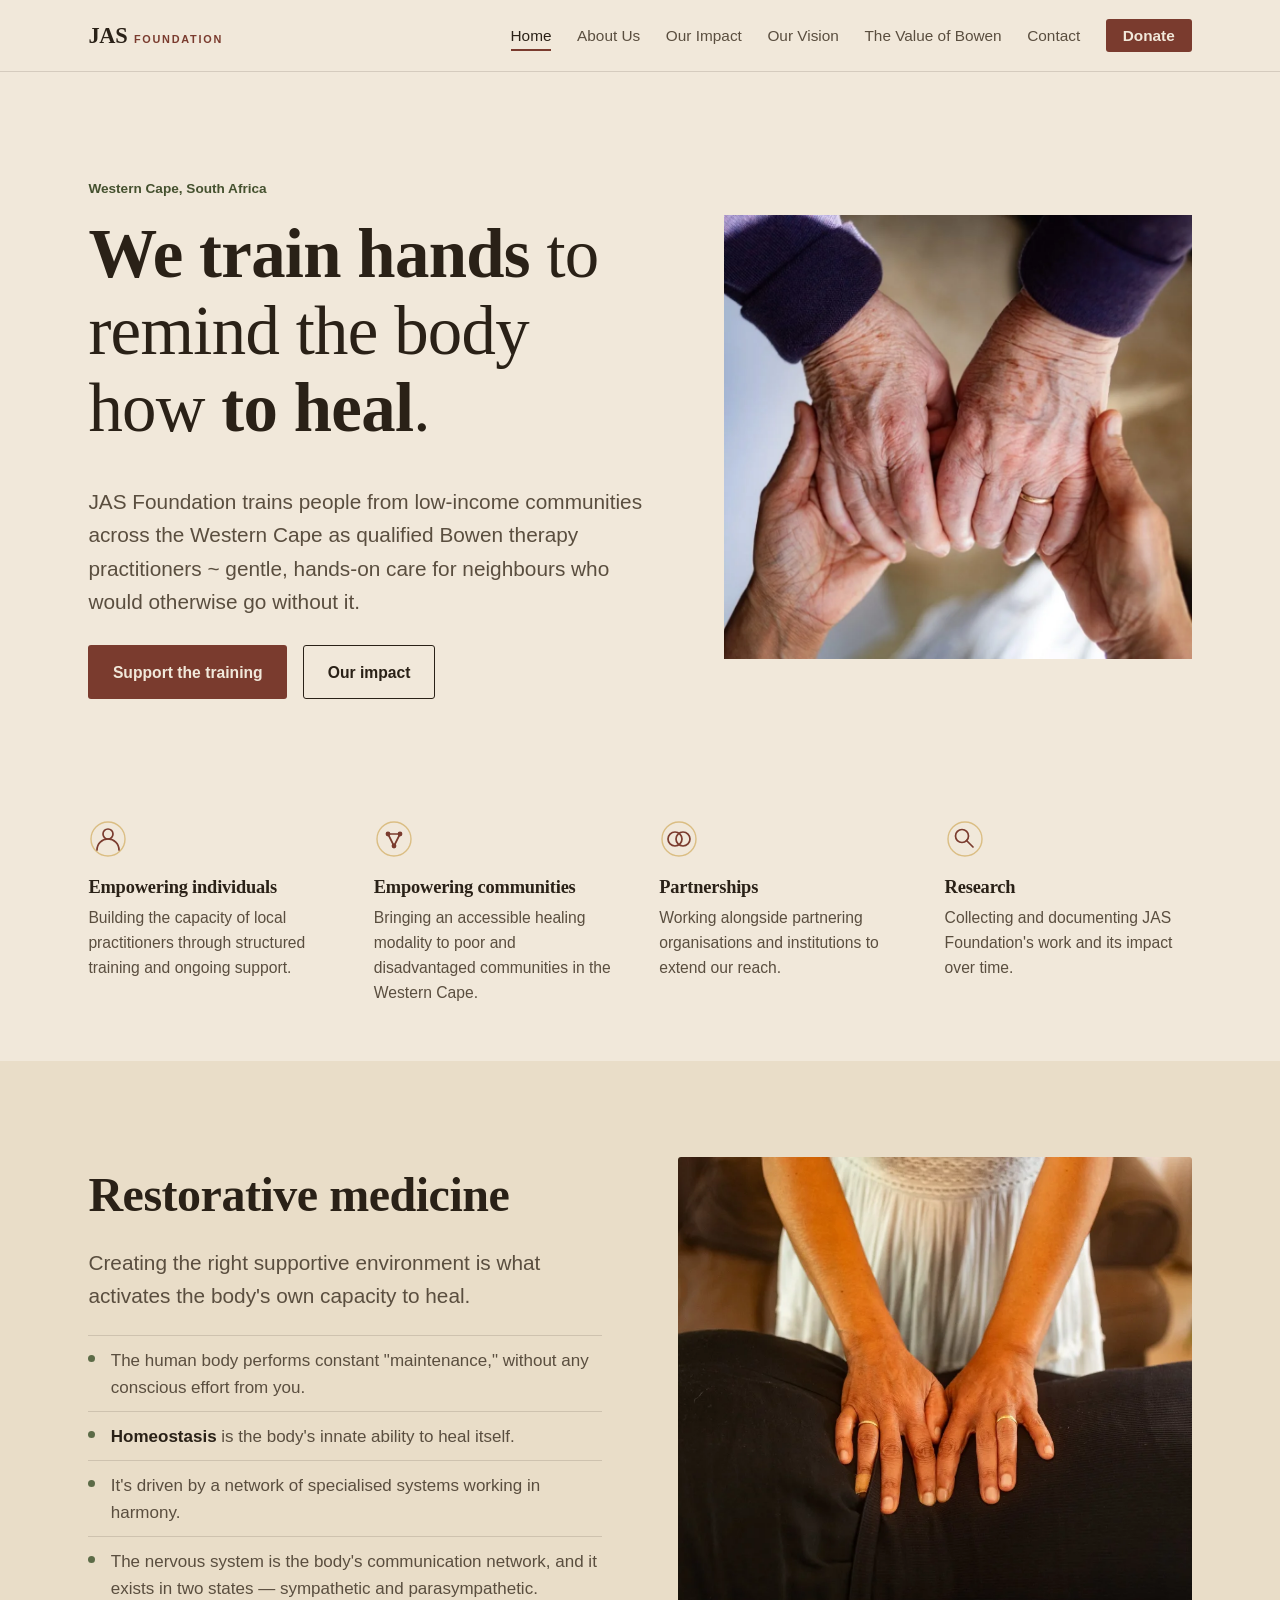
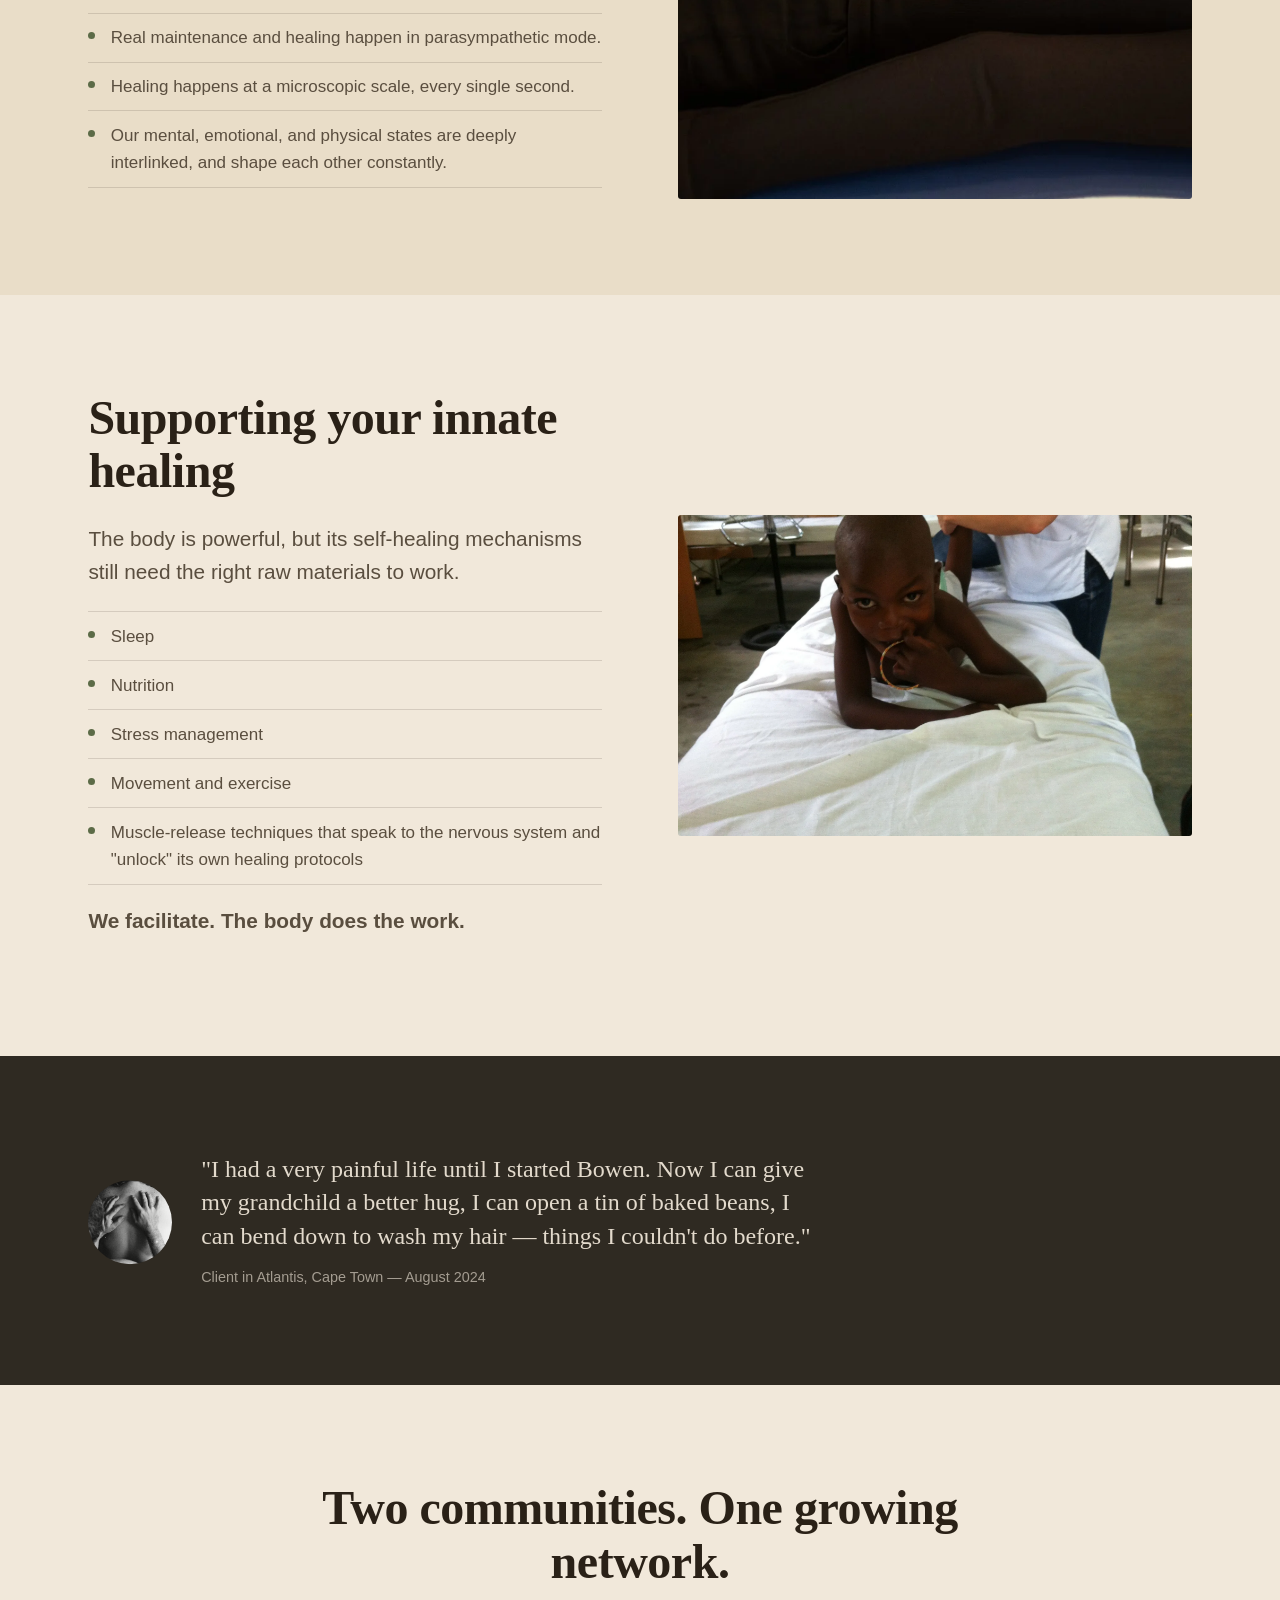
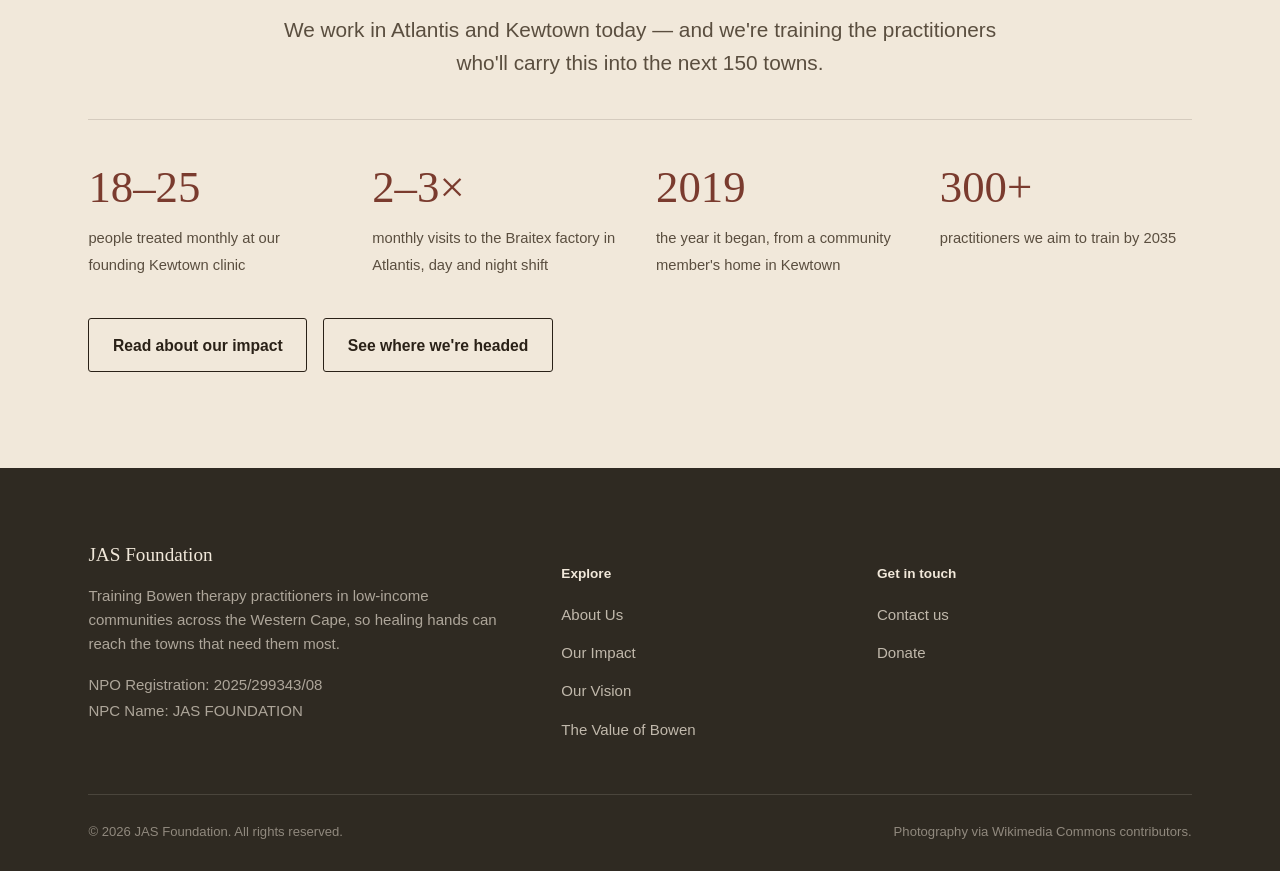
==== index.html @ cc9462c8 "JAS Foundation site: full static site (7 pages, self-hosted fonts, images, newsletter PDFs)" ====
<!DOCTYPE html>
<html lang="en">
<head>
<meta charset="UTF-8">
<meta name="viewport" content="width=device-width, initial-scale=1">
<title>JAS Foundation — Training Bowen Therapy Practitioners in the Western Cape</title>
<meta name="description" content="JAS Foundation trains community members as Bowen therapy practitioners in low-income areas of the Western Cape, so healing touch reaches the people who need it most.">


<link href="fonts/fonts.css" rel="stylesheet">
<link rel="stylesheet" href="css/style.css">
</head>
<body>

<header class="site-header">
  <nav class="nav container">
    <a href="index.html" class="brand"><span class="brand-main">JAS</span><span class="brand-sub">Foundation</span></a>
    <button class="nav-toggle" aria-expanded="false" aria-label="Toggle menu"><span></span><span></span><span></span></button>
    <ul class="nav-links">
      <li><a href="index.html" aria-current="page">Home</a></li>
      <li><a href="about.html">About Us</a></li>
      <li><a href="impact.html">Our Impact</a></li>
      <li><a href="vision.html">Our Vision</a></li>
      <li><a href="bowen.html">The Value of Bowen</a></li>
      <li><a href="contact.html">Contact</a></li>
      <li><a href="donate.html" class="nav-cta">Donate</a></li>
    </ul>
  </nav>
</header>

<main>
  <section class="hero">
    <div class="container hero-grid">
      <div>
        <span class="hero-eyebrow">Western Cape, South Africa</span>
        <h1><b>We train hands</b> to remind the body how <b>to heal</b>.</h1>
        <p class="lede">JAS Foundation trains people from low-income communities across the Western Cape as qualified Bowen therapy practitioners ~ gentle, hands-on care for neighbours who would otherwise go without it.</p>
        <div class="hero-actions">
          <a href="donate.html" class="btn btn-primary">Support the training</a>
          <a href="impact.html" class="btn btn-ghost">Our impact</a>
        </div>
      </div>
      <div class="hero-art">
        <img src="img/hands.webp" />
      </div>
    </div>
  </section>

  <section class="section-tight">
    <div class="container">
      <div class="pillars">
        <div class="pillar">
          <div class="pillar-icon"><svg viewBox="0 0 40 40" aria-hidden="true"><circle class="ring" cx="20" cy="20" r="17"/><circle class="mark" cx="20" cy="15" r="5"/><path class="mark" d="M9 31c0-6.5 5-11 11-11s11 4.5 11 11"/></svg></div>
          <h3>Empowering individuals</h3>
          <p>Building the capacity of local practitioners through structured training and ongoing support.</p>
        </div>
        <div class="pillar">
          <div class="pillar-icon"><svg viewBox="0 0 40 40" aria-hidden="true"><circle class="ring" cx="20" cy="20" r="17"/><path class="mark" d="M14 15L20 27M26 15L20 27M14 15L26 15"/><circle class="mark-fill" cx="14" cy="15" r="2.4"/><circle class="mark-fill" cx="26" cy="15" r="2.4"/><circle class="mark-fill" cx="20" cy="27" r="2.4"/></svg></div>
          <h3>Empowering communities</h3>
          <p>Bringing an accessible healing modality to poor and disadvantaged communities in the Western Cape.</p>
        </div>
        <div class="pillar">
          <div class="pillar-icon"><svg viewBox="0 0 40 40" aria-hidden="true"><circle class="ring" cx="20" cy="20" r="17"/><circle class="mark" cx="16" cy="20" r="7"/><circle class="mark" cx="24" cy="20" r="7"/></svg></div>
          <h3>Partnerships</h3>
          <p>Working alongside partnering organisations and institutions to extend our reach.</p>
        </div>
        <div class="pillar">
          <div class="pillar-icon"><svg viewBox="0 0 40 40" aria-hidden="true"><circle class="ring" cx="20" cy="20" r="17"/><circle class="mark" cx="17" cy="17" r="6.5"/><line class="mark" x1="21.5" y1="21.5" x2="28" y2="28"/></svg></div>
          <h3>Research</h3>
          <p>Collecting and documenting JAS Foundation's work and its impact over time.</p>
        </div>
      </div>
    </div>
  </section>

  <section class="on-dim">
    <div class="container split">
      <div class="split-copy">
        <h2>Restorative medicine</h2>
        <p class="lede">Creating the right supportive environment is what activates the body's own capacity to heal.</p>
        <ul class="trait-list">
          <li>The human body performs constant "maintenance," without any conscious effort from you.</li>
          <li><strong>Homeostasis</strong> is the body's innate ability to heal itself.</li>
          <li>It's driven by a network of specialised systems working in harmony.</li>
          <li>The nervous system is the body's communication network, and it exists in two states — sympathetic and parasympathetic.</li>
          <li>Real maintenance and healing happen in parasympathetic mode.</li>
          <li>Healing happens at a microscopic scale, every single second.</li>
          <li>Our mental, emotional, and physical states are deeply interlinked, and shape each other constantly.</li>
        </ul>
      </div>
      <div class="split-media">
        <img src="img/Value-of-Bowen-1024x1024-1.webp" alt="A practitioner's hands giving a gentle Bowen-style hand treatment." loading="lazy">
      </div>
    </div>
  </section>

  <section>
    <div class="container split reverse">
      <div class="split-copy">
        <h2>Supporting your innate healing</h2>
        <p class="lede">The body is powerful, but its self-healing mechanisms still need the right raw materials to work.</p>
        <ul class="trait-list">
          <li>Sleep</li>
          <li>Nutrition</li>
          <li>Stress management</li>
          <li>Movement and exercise</li>
          <li>Muscle-release techniques that speak to the nervous system and "unlock" its own healing protocols</li>
        </ul>
        <p class="lede" style="margin-top:1.2rem;"><strong>We facilitate. The body does the work.</strong></p>
      </div>
      <div class="split-media wide">
        <img src="img/physiotherapy-session.webp" alt="A calm, hands-on therapy session." loading="lazy">
      </div>
    </div>
  </section>

  <section class="on-dark">
    <div class="container">
      <div class="testimonial">
        <img src="img/massage-bw-hands.webp" alt="" aria-hidden="true">
        <div>
          <blockquote>"I had a very painful life until I started Bowen. Now I can give my grandchild a better hug, I can open a tin of baked beans, I can bend down to wash my hair — things I couldn't do before."</blockquote>
          <cite>Client in Atlantis, Cape Town — August 2024</cite>
        </div>
      </div>
    </div>
  </section>

  <section>
    <div class="container">
      <div class="section-head center">
        <h2>Two communities. One growing network.</h2>
        <p class="lede" style="margin-inline:auto;">We work in Atlantis and Kewtown today — and we're training the practitioners who'll carry this into the next 150 towns.</p>
      </div>
      <div class="stat-row">
        <div class="stat"><span class="num">18–25</span><span class="label">people treated monthly at our founding Kewtown clinic</span></div>
        <div class="stat"><span class="num">2–3×</span><span class="label">monthly visits to the Braitex factory in Atlantis, day and night shift</span></div>
        <div class="stat"><span class="num">2019</span><span class="label">the year it began, from a community member's home in Kewtown</span></div>
        <div class="stat"><span class="num">300+</span><span class="label">practitioners we aim to train by 2035</span></div>
      </div>
      <div style="margin-top:2.5rem; display:flex; gap:1rem; flex-wrap:wrap;">
        <a href="impact.html" class="btn btn-ghost">Read about our impact</a>
        <a href="vision.html" class="btn btn-ghost">See where we're headed</a>
      </div>
    </div>
  </section>
</main>


<footer class="site-footer">
  <div class="container">
    <div class="footer-grid">
      <div class="footer-col footer-col-brand">
        <span class="footer-brand">JAS Foundation</span>
        <p>Training Bowen therapy practitioners in low-income communities across the Western Cape, so healing hands can reach the towns that need them most.</p>
        <p class="footer-reg">NPO Registration: 2025/299343/08<br>NPC Name: JAS FOUNDATION</p>
      </div>
      <div class="footer-col footer-col-explore">
        <h5>Explore</h5>
        <ul>
          <li><a href="about.html">About Us</a></li>
          <li><a href="impact.html">Our Impact</a></li>
          <li><a href="vision.html">Our Vision</a></li>
          <li><a href="bowen.html">The Value of Bowen</a></li>
        </ul>
      </div>
      <div class="footer-col footer-col-touch">
        <h5>Get in touch</h5>
        <ul>
          <li><a href="contact.html">Contact us</a></li>
          <li><a href="donate.html">Donate</a></li>
        </ul>
      </div>
    </div>
    <div class="footer-bottom">
      <span>© <span data-year></span> JAS Foundation. All rights reserved.</span>
      <span>Photography via Wikimedia Commons contributors.</span>
    </div>
  </div>
</footer>


<script src="libs/gsap.min.js"></script>
<script src="libs/ScrollTrigger.min.js"></script>
<script src="js/main.js"></script>
</body>
</html>
---- fonts/fonts.css ----
/* Local font faces — downloaded from Google Fonts (latin + latin-ext only) */
/* Local font faces — downloaded from Google Fonts */

  font-family: 'Piazzolla';
  font-style: italic;
  font-weight: 500;
  font-display: swap;
  src: url(fonts/piazzolla-500-italic-U0460.woff2) format('woff2');
  unicode-range: U+0460-052F, U+1C80-1C8A, U+20B4, U+2DE0-2DFF, U+A640-A69F, U+FE2E-FE2F;


  font-family: 'Piazzolla';
  font-style: italic;
  font-weight: 500;
  font-display: swap;
  src: url(fonts/piazzolla-500-italic-U0301.woff2) format('woff2');
  unicode-range: U+0301, U+0400-045F, U+0490-0491, U+04B0-04B1, U+2116;


  font-family: 'Piazzolla';
  font-style: italic;
  font-weight: 500;
  font-display: swap;
  src: url(fonts/piazzolla-500-italic-U1F00.woff2) format('woff2');
  unicode-range: U+1F00-1FFF;


  font-family: 'Piazzolla';
  font-style: italic;
  font-weight: 500;
  font-display: swap;
  src: url(fonts/piazzolla-500-italic-greek.woff2) format('woff2');
  unicode-range: U+0370-0377, U+037A-037F, U+0384-038A, U+038C, U+038E-03A1, U+03A3-03FF;


  font-family: 'Piazzolla';
  font-style: italic;
  font-weight: 500;
  font-display: swap;
  src: url(fonts/piazzolla-500-italic-U0102.woff2) format('woff2');
  unicode-range: U+0102-0103, U+0110-0111, U+0128-0129, U+0168-0169, U+01A0-01A1, U+01AF-01B0, U+0300-0301, U+0303-0304, U+0308-0309, U+0323, U+0329, U+1EA0-1EF9, U+20AB;


  font-family: 'Piazzolla';
  font-style: italic;
  font-weight: 500;
  font-display: swap;
  src: url(fonts/piazzolla-500-italic-latin-ext.woff2) format('woff2');
  unicode-range: U+0100-02BA, U+02BD-02C5, U+02C7-02CC, U+02CE-02D7, U+02DD-02FF, U+0304, U+0308, U+0329, U+1D00-1DBF, U+1E00-1E9F, U+1EF2-1EFF, U+2020, U+20A0-20AB, U+20AD-20C0, U+2113, U+2C60-2C7F, U+A720-A7FF;


  font-family: 'Piazzolla';
  font-style: italic;
  font-weight: 500;
  font-display: swap;
  src: url(fonts/piazzolla-500-italic-latin.woff2) format('woff2');
  unicode-range: U+0000-00FF, U+0131, U+0152-0153, U+02BB-02BC, U+02C6, U+02DA, U+02DC, U+0304, U+0308, U+0329, U+2000-206F, U+20AC, U+2122, U+2191, U+2193, U+2212, U+2215, U+FEFF, U+FFFD;


  font-family: 'Piazzolla';
  font-style: normal;
  font-weight: 400;
  font-display: swap;
  src: url(fonts/piazzolla-400-normal-U0460.woff2) format('woff2');
  unicode-range: U+0460-052F, U+1C80-1C8A, U+20B4, U+2DE0-2DFF, U+A640-A69F, U+FE2E-FE2F;


  font-family: 'Piazzolla';
  font-style: normal;
  font-weight: 400;
  font-display: swap;
  src: url(fonts/piazzolla-400-normal-U0301.woff2) format('woff2');
  unicode-range: U+0301, U+0400-045F, U+0490-0491, U+04B0-04B1, U+2116;


  font-family: 'Piazzolla';
  font-style: normal;
  font-weight: 400;
  font-display: swap;
  src: url(fonts/piazzolla-400-normal-U1F00.woff2) format('woff2');
  unicode-range: U+1F00-1FFF;


  font-family: 'Piazzolla';
  font-style: normal;
  font-weight: 400;
  font-display: swap;
  src: url(fonts/piazzolla-400-normal-greek.woff2) format('woff2');
  unicode-range: U+0370-0377, U+037A-037F, U+0384-038A, U+038C, U+038E-03A1, U+03A3-03FF;


  font-family: 'Piazzolla';
  font-style: normal;
  font-weight: 400;
  font-display: swap;
  src: url(fonts/piazzolla-400-normal-U0102.woff2) format('woff2');
  unicode-range: U+0102-0103, U+0110-0111, U+0128-0129, U+0168-0169, U+01A0-01A1, U+01AF-01B0, U+0300-0301, U+0303-0304, U+0308-0309, U+0323, U+0329, U+1EA0-1EF9, U+20AB;


  font-family: 'Piazzolla';
  font-style: normal;
  font-weight: 400;
  font-display: swap;
  src: url(fonts/piazzolla-400-normal-latin-ext.woff2) format('woff2');
  unicode-range: U+0100-02BA, U+02BD-02C5, U+02C7-02CC, U+02CE-02D7, U+02DD-02FF, U+0304, U+0308, U+0329, U+1D00-1DBF, U+1E00-1E9F, U+1EF2-1EFF, U+2020, U+20A0-20AB, U+20AD-20C0, U+2113, U+2C60-2C7F, U+A720-A7FF;


  font-family: 'Piazzolla';
  font-style: normal;
  font-weight: 400;
  font-display: swap;
  src: url(fonts/piazzolla-400-normal-latin.woff2) format('woff2');
  unicode-range: U+0000-00FF, U+0131, U+0152-0153, U+02BB-02BC, U+02C6, U+02DA, U+02DC, U+0304, U+0308, U+0329, U+2000-206F, U+20AC, U+2122, U+2191, U+2193, U+2212, U+2215, U+FEFF, U+FFFD;


  font-family: 'Piazzolla';
  font-style: normal;
  font-weight: 500;
  font-display: swap;
  src: url(fonts/piazzolla-500-normal-U0460.woff2) format('woff2');
  unicode-range: U+0460-052F, U+1C80-1C8A, U+20B4, U+2DE0-2DFF, U+A640-A69F, U+FE2E-FE2F;


  font-family: 'Piazzolla';
  font-style: normal;
  font-weight: 500;
  font-display: swap;
  src: url(fonts/piazzolla-500-normal-U0301.woff2) format('woff2');
  unicode-range: U+0301, U+0400-045F, U+0490-0491, U+04B0-04B1, U+2116;


  font-family: 'Piazzolla';
  font-style: normal;
  font-weight: 500;
  font-display: swap;
  src: url(fonts/piazzolla-500-normal-U1F00.woff2) format('woff2');
  unicode-range: U+1F00-1FFF;


  font-family: 'Piazzolla';
  font-style: normal;
  font-weight: 500;
  font-display: swap;
  src: url(fonts/piazzolla-500-normal-greek.woff2) format('woff2');
  unicode-range: U+0370-0377, U+037A-037F, U+0384-038A, U+038C, U+038E-03A1, U+03A3-03FF;


  font-family: 'Piazzolla';
  font-style: normal;
  font-weight: 500;
  font-display: swap;
  src: url(fonts/piazzolla-500-normal-U0102.woff2) format('woff2');
  unicode-range: U+0102-0103, U+0110-0111, U+0128-0129, U+0168-0169, U+01A0-01A1, U+01AF-01B0, U+0300-0301, U+0303-0304, U+0308-0309, U+0323, U+0329, U+1EA0-1EF9, U+20AB;


  font-family: 'Piazzolla';
  font-style: normal;
  font-weight: 500;
  font-display: swap;
  src: url(fonts/piazzolla-500-normal-latin-ext.woff2) format('woff2');
  unicode-range: U+0100-02BA, U+02BD-02C5, U+02C7-02CC, U+02CE-02D7, U+02DD-02FF, U+0304, U+0308, U+0329, U+1D00-1DBF, U+1E00-1E9F, U+1EF2-1EFF, U+2020, U+20A0-20AB, U+20AD-20C0, U+2113, U+2C60-2C7F, U+A720-A7FF;


  font-family: 'Piazzolla';
  font-style: normal;
  font-weight: 500;
  font-display: swap;
  src: url(fonts/piazzolla-500-normal-latin.woff2) format('woff2');
  unicode-range: U+0000-00FF, U+0131, U+0152-0153, U+02BB-02BC, U+02C6, U+02DA, U+02DC, U+0304, U+0308, U+0329, U+2000-206F, U+20AC, U+2122, U+2191, U+2193, U+2212, U+2215, U+FEFF, U+FFFD;


  font-family: 'Piazzolla';
  font-style: normal;
  font-weight: 600;
  font-display: swap;
  src: url(fonts/piazzolla-600-normal-U0460.woff2) format('woff2');
  unicode-range: U+0460-052F, U+1C80-1C8A, U+20B4, U+2DE0-2DFF, U+A640-A69F, U+FE2E-FE2F;


  font-family: 'Piazzolla';
  font-style: normal;
  font-weight: 600;
  font-display: swap;
  src: url(fonts/piazzolla-600-normal-U0301.woff2) format('woff2');
  unicode-range: U+0301, U+0400-045F, U+0490-0491, U+04B0-04B1, U+2116;


  font-family: 'Piazzolla';
  font-style: normal;
  font-weight: 600;
  font-display: swap;
  src: url(fonts/piazzolla-600-normal-U1F00.woff2) format('woff2');
  unicode-range: U+1F00-1FFF;


  font-family: 'Piazzolla';
  font-style: normal;
  font-weight: 600;
  font-display: swap;
  src: url(fonts/piazzolla-600-normal-greek.woff2) format('woff2');
  unicode-range: U+0370-0377, U+037A-037F, U+0384-038A, U+038C, U+038E-03A1, U+03A3-03FF;


  font-family: 'Piazzolla';
  font-style: normal;
  font-weight: 600;
  font-display: swap;
  src: url(fonts/piazzolla-600-normal-U0102.woff2) format('woff2');
  unicode-range: U+0102-0103, U+0110-0111, U+0128-0129, U+0168-0169, U+01A0-01A1, U+01AF-01B0, U+0300-0301, U+0303-0304, U+0308-0309, U+0323, U+0329, U+1EA0-1EF9, U+20AB;


  font-family: 'Piazzolla';
  font-style: normal;
  font-weight: 600;
  font-display: swap;
  src: url(fonts/piazzolla-600-normal-latin-ext.woff2) format('woff2');
  unicode-range: U+0100-02BA, U+02BD-02C5, U+02C7-02CC, U+02CE-02D7, U+02DD-02FF, U+0304, U+0308, U+0329, U+1D00-1DBF, U+1E00-1E9F, U+1EF2-1EFF, U+2020, U+20A0-20AB, U+20AD-20C0, U+2113, U+2C60-2C7F, U+A720-A7FF;


  font-family: 'Piazzolla';
  font-style: normal;
  font-weight: 600;
  font-display: swap;
  src: url(fonts/piazzolla-600-normal-latin.woff2) format('woff2');
  unicode-range: U+0000-00FF, U+0131, U+0152-0153, U+02BB-02BC, U+02C6, U+02DA, U+02DC, U+0304, U+0308, U+0329, U+2000-206F, U+20AC, U+2122, U+2191, U+2193, U+2212, U+2215, U+FEFF, U+FFFD;


  font-family: 'Work Sans';
  font-style: normal;
  font-weight: 400;
  font-display: swap;
  src: url(fonts/worksans-400-normal-U0102.woff2) format('woff2');
  unicode-range: U+0102-0103, U+0110-0111, U+0128-0129, U+0168-0169, U+01A0-01A1, U+01AF-01B0, U+0300-0301, U+0303-0304, U+0308-0309, U+0323, U+0329, U+1EA0-1EF9, U+20AB;


  font-family: 'Work Sans';
  font-style: normal;
  font-weight: 400;
  font-display: swap;
  src: url(fonts/worksans-400-normal-latin-ext.woff2) format('woff2');
  unicode-range: U+0100-02BA, U+02BD-02C5, U+02C7-02CC, U+02CE-02D7, U+02DD-02FF, U+0304, U+0308, U+0329, U+1D00-1DBF, U+1E00-1E9F, U+1EF2-1EFF, U+2020, U+20A0-20AB, U+20AD-20C0, U+2113, U+2C60-2C7F, U+A720-A7FF;


  font-family: 'Work Sans';
  font-style: normal;
  font-weight: 400;
  font-display: swap;
  src: url(fonts/worksans-400-normal-latin.woff2) format('woff2');
  unicode-range: U+0000-00FF, U+0131, U+0152-0153, U+02BB-02BC, U+02C6, U+02DA, U+02DC, U+0304, U+0308, U+0329, U+2000-206F, U+20AC, U+2122, U+2191, U+2193, U+2212, U+2215, U+FEFF, U+FFFD;


  font-family: 'Work Sans';
  font-style: normal;
  font-weight: 500;
  font-display: swap;
  src: url(fonts/worksans-500-normal-U0102.woff2) format('woff2');
  unicode-range: U+0102-0103, U+0110-0111, U+0128-0129, U+0168-0169, U+01A0-01A1, U+01AF-01B0, U+0300-0301, U+0303-0304, U+0308-0309, U+0323, U+0329, U+1EA0-1EF9, U+20AB;


  font-family: 'Work Sans';
  font-style: normal;
  font-weight: 500;
  font-display: swap;
  src: url(fonts/worksans-500-normal-latin-ext.woff2) format('woff2');
  unicode-range: U+0100-02BA, U+02BD-02C5, U+02C7-02CC, U+02CE-02D7, U+02DD-02FF, U+0304, U+0308, U+0329, U+1D00-1DBF, U+1E00-1E9F, U+1EF2-1EFF, U+2020, U+20A0-20AB, U+20AD-20C0, U+2113, U+2C60-2C7F, U+A720-A7FF;


  font-family: 'Work Sans';
  font-style: normal;
  font-weight: 500;
  font-display: swap;
  src: url(fonts/worksans-500-normal-latin.woff2) format('woff2');
  unicode-range: U+0000-00FF, U+0131, U+0152-0153, U+02BB-02BC, U+02C6, U+02DA, U+02DC, U+0304, U+0308, U+0329, U+2000-206F, U+20AC, U+2122, U+2191, U+2193, U+2212, U+2215, U+FEFF, U+FFFD;


  font-family: 'Work Sans';
  font-style: normal;
  font-weight: 600;
  font-display: swap;
  src: url(fonts/worksans-600-normal-U0102.woff2) format('woff2');
  unicode-range: U+0102-0103, U+0110-0111, U+0128-0129, U+0168-0169, U+01A0-01A1, U+01AF-01B0, U+0300-0301, U+0303-0304, U+0308-0309, U+0323, U+0329, U+1EA0-1EF9, U+20AB;


  font-family: 'Work Sans';
  font-style: normal;
  font-weight: 600;
  font-display: swap;
  src: url(fonts/worksans-600-normal-latin-ext.woff2) format('woff2');
  unicode-range: U+0100-02BA, U+02BD-02C5, U+02C7-02CC, U+02CE-02D7, U+02DD-02FF, U+0304, U+0308, U+0329, U+1D00-1DBF, U+1E00-1E9F, U+1EF2-1EFF, U+2020, U+20A0-20AB, U+20AD-20C0, U+2113, U+2C60-2C7F, U+A720-A7FF;


  font-family: 'Work Sans';
  font-style: normal;
  font-weight: 600;
  font-display: swap;
  src: url(fonts/worksans-600-normal-latin.woff2) format('woff2');
  unicode-range: U+0000-00FF, U+0131, U+0152-0153, U+02BB-02BC, U+02C6, U+02DA, U+02DC, U+0304, U+0308, U+0329, U+2000-206F, U+20AC, U+2122, U+2191, U+2193, U+2212, U+2215, U+FEFF, U+FFFD;


  font-family: 'Work Sans';
  font-style: normal;
  font-weight: 700;
  font-display: swap;
  src: url(fonts/worksans-700-normal-U0102.woff2) format('woff2');
  unicode-range: U+0102-0103, U+0110-0111, U+0128-0129, U+0168-0169, U+01A0-01A1, U+01AF-01B0, U+0300-0301, U+0303-0304, U+0308-0309, U+0323, U+0329, U+1EA0-1EF9, U+20AB;


  font-family: 'Work Sans';
  font-style: normal;
  font-weight: 700;
  font-display: swap;
  src: url(fonts/worksans-700-normal-latin-ext.woff2) format('woff2');
  unicode-range: U+0100-02BA, U+02BD-02C5, U+02C7-02CC, U+02CE-02D7, U+02DD-02FF, U+0304, U+0308, U+0329, U+1D00-1DBF, U+1E00-1E9F, U+1EF2-1EFF, U+2020, U+20A0-20AB, U+20AD-20C0, U+2113, U+2C60-2C7F, U+A720-A7FF;


  font-family: 'Work Sans';
  font-style: normal;
  font-weight: 700;
  font-display: swap;
  src: url(fonts/worksans-700-normal-latin.woff2) format('woff2');
  unicode-range: U+0000-00FF, U+0131, U+0152-0153, U+02BB-02BC, U+02C6, U+02DA, U+02DC, U+0304, U+0308, U+0329, U+2000-206F, U+20AC, U+2122, U+2191, U+2193, U+2212, U+2215, U+FEFF, U+FFFD;
---- css/style.css ----
/* ==========================================================================
   JAS Foundation — Design System
   A note on the concept: Bowen therapy works by giving the nervous system
   a gentle signal, then getting out of the way while the body does the
   rest. That same idea — a small signal, travelling along a line, reaching
   somewhere it couldn't reach alone — is also the story of a foundation
   trying to grow a network of practitioners across 150 small towns. One
   motif, a branching line, carries both meanings through this whole site.
   ========================================================================== */

/* ---- Native cross-document view transitions -----------------------------
   This is the whole navigation model: real pages, no router, no framework.
   Browsers that support it (Chromium 126+) morph named elements between
   documents; everywhere else this rule is simply ignored and normal
   navigation happens. That is the entire fallback strategy. */
@view-transition {
  navigation: auto;
}

:root {
  /* -- Color: named, not decorative. Warm paper instead of the usual
     cool-cream, a brick-rust instead of the ubiquitous terracotta, an
     olive fynbos green for growth, and a thread of ochre gold that
     literally is the connecting line motif throughout the site. */
  --paper:      #F1E8DA;
  --paper-dim:  #E9DDC8;
  --ink:        #2A2117;
  --ink-soft:   #5A4E3F;
  --rust:       #7A3B2E;
  --rust-dim:   #9a5040;
  --rust-deep:  #5E2C22;
  --olive:      #5C6B47;
  --olive-dim:  #45512F;
  --gold:       #C89B3C;
  --espresso:   #2F2A22;
  --espresso-2: #241F19;
  --cream-line: rgba(42,33,23,0.14);
  --shadow:     0 18px 40px rgba(42,33,23,0.16);

  --font-display: "Piazzolla", "Iowan Old Style", Georgia, serif;
  --font-body: "Work Sans", "Segoe UI", sans-serif;

  --measure: 62ch;
  --gutter: clamp(1.25rem, 3vw, 3rem);
  --radius: 3px;
}

*, *::before, *::after { box-sizing: border-box; }
html { scroll-behavior: smooth; }
@media (prefers-reduced-motion: reduce) {
  html { scroll-behavior: auto; }
  *, *::before, *::after {
    animation-duration: 0.001ms !important;
    animation-iteration-count: 1 !important;
    transition-duration: 0.001ms !important;
    scroll-behavior: auto !important;
  }
}

body {
  margin: 0;
  background: var(--paper);
  color: var(--ink);
  font-family: var(--font-body);
  font-size: 17px;
  line-height: 1.6;
  -webkit-font-smoothing: antialiased;
}

img { max-width: 100%; display: block; }
a { color: inherit; }

h1, h2, h3, h4 {
  font-family: var(--font-display);
  font-weight: 600;
  line-height: 1.12;
  margin: 0 0 0.5em;
  letter-spacing: -0.01em;
  color: var(--ink);
}
h1 { font-size: clamp(2.6rem, 6vw, 4.3rem); font-weight: 500; }
h2 { font-size: clamp(1.9rem, 4vw, 3rem); }
h3 { font-size: clamp(1.3rem, 2.4vw, 1.7rem); }

p { margin: 0 0 1.1em; }
.lede {
  font-size: clamp(1.05rem, 2vw, 1.3rem);
  color: var(--ink-soft);
  max-width: var(--measure);
}

.container {
  max-width: 1180px;
  margin-inline: auto;
  padding-inline: var(--gutter);
}

.measure { max-width: var(--measure); }

/* focus visibility, kept consistent across every interactive element */
a:focus-visible, button:focus-visible, input:focus-visible, textarea:focus-visible {
  outline: 2px solid var(--rust);
  outline-offset: 3px;
  border-radius: 2px;
}

/* ---- Buttons -------------------------------------------------------- */
.btn {
  display: inline-flex;
  align-items: center;
  gap: 0.55em;
  padding: 0.85em 1.5em;
  font-family: var(--font-body);
  font-weight: 600;
  font-size: 0.98rem;
  text-decoration: none;
  border-radius: var(--radius);
  border: 1px solid transparent;
  cursor: pointer;
  transition: transform 0.35s cubic-bezier(.2,.8,.2,1), background-color 0.3s ease, color 0.3s ease, border-color .3s ease;
}
.btn-primary {
  background: var(--rust);
  color: var(--paper);
}
.btn-primary:hover { background: var(--rust-deep); transform: translateY(-2px); }
.btn-ghost {
  background: transparent;
  border-color: var(--ink);
  color: var(--ink);
}
.btn-ghost:hover { background: var(--ink); color: var(--paper); transform: translateY(-2px); }
.btn-on-dark { border-color: var(--paper); color: var(--paper); }
.btn-on-dark:hover { background: var(--paper); color: var(--espresso); }

/* ==========================================================================
   Navigation
   ========================================================================== */
.site-header {
  position: sticky;
  top: 0;
  z-index: 40;
  background: var(--paper);
  border-bottom: 1px solid var(--cream-line);
}
.nav {
  display: flex;
  align-items: center;
  justify-content: space-between;
  padding-block: 1.1rem;
}

.brand {
  display: inline-flex;
  align-items: baseline;
  gap: 0.4rem;
  text-decoration: none;
  color: var(--ink);
  view-transition-name: site-brand;
}
.brand .brand-main {
  font-family: var(--font-display);
  font-size: 1.4rem;
  font-weight: 600;
  letter-spacing: -0.01em;
}
.brand .brand-sub {
  font-family: var(--font-body);
  font-size: 0.68rem;
  font-weight: 700;
  letter-spacing: 0.16em;
  text-transform: uppercase;
  color: var(--rust);
  padding-bottom: 0.15em;
}

.nav-links {
  display: flex;
  align-items: center;
  gap: clamp(1rem, 2vw, 2rem);
  list-style: none;
  margin: 0;
  padding: 0;
}
.nav-links a {
  position: relative;
  text-decoration: none;
  font-size: 0.96rem;
  font-weight: 500;
  color: var(--ink-soft);
  padding-block: 0.3rem;
}
.nav-links a::after {
  content: "";
  position: absolute;
  left: 0; right: 100%;
  bottom: -2px;
  height: 2px;
  background: var(--rust);
}
/* hover / active underline is instant — no animation, so a click never
   "slides" the menu into a new position (Chromium in particular shows
   the animated underline as a visible jump). */
.nav-links a:hover::after,
.nav-links a[aria-current="page"]::after { right: 0; }
.nav-links a[aria-current="page"] { color: var(--ink); }
.nav-links .nav-cta {
  background: var(--rust);
  color: var(--paper);
  padding: 0.5em 1.1em;
  border-radius: var(--radius);
  font-weight: 600;
}
.nav-links .nav-cta::after { display: none; }
.nav-links .nav-cta:hover { background: var(--rust-deep); }
.nav-external { display: inline-flex; align-items: center; gap: 0.3em; }
.nav-external svg { width: 12px; height: 12px; opacity: 0.7; }

.nav-toggle {
  display: none;
  background: none;
  border: none;
  cursor: pointer;
  padding: 0.4rem;
  width: 42px; height: 42px;
}
.nav-toggle span {
  display: block;
  width: 24px; height: 2px;
  background: var(--ink);
  margin: 5px auto;
  transition: transform .3s ease, opacity .3s ease;
}
.nav-toggle[aria-expanded="true"] span:nth-child(1) { transform: translateY(7px) rotate(45deg); }
.nav-toggle[aria-expanded="true"] span:nth-child(2) { opacity: 0; }
.nav-toggle[aria-expanded="true"] span:nth-child(3) { transform: translateY(-7px) rotate(-45deg); }

@media (max-width: 860px) {
  .nav-toggle { display: block; }
  .nav-links {
    position: fixed;
    inset: 68px 0 0 0;
    background: var(--paper);
    flex-direction: column;
    align-items: flex-start;
    padding: 2rem var(--gutter);
    gap: 1.5rem;
    transform: translateY(-8px);
    opacity: 0;
    pointer-events: none;
    /* hidden state: instant (a 0-duration transition still applies the
       "to" duration when the class is removed, so closing is snappy) */
    /*transition: opacity .3s ease, transform .3s ease;*/
  }
  .nav-links.open {
    opacity: 1;
    transform: translateY(0);
    pointer-events: auto;
  }
  /* JS-only class (added by the toggle listener), so the first paint
     stays instant and only click-driven changes animate. This also
     overrides the .nav-links rule above, which keeps its short close
     duration (0-duration transitions in the hidden state would make
     closing instant). */
  .js-anim .nav-links {
    transition: opacity .35s ease, transform .35s ease;
  }
  .js-anim .nav-toggle span {
    transition: transform .35s ease, opacity .35s ease;
  }
  .nav-links a { font-size: 1.2rem; }
}

/* ==========================================================================
   Hero
   ========================================================================== */
.hero {
  position: relative;
  overflow: hidden;
  padding-block: clamp(3rem, 8vw, 6.5rem) clamp(2.5rem, 6vw, 4rem);
  view-transition-name: page-hero;
}
.hero-grid {
  display: grid;
  grid-template-columns: 1.1fr 0.9fr;
  gap: clamp(2rem, 5vw, 4rem);
  align-items: center;
  position: relative;
  z-index: 2;
}
.hero-eyebrow {
  display: inline-block;
  font-size: 0.85rem;
  color: var(--olive-dim);
  font-weight: 600;
  margin-bottom: 1rem;
}
.hero h1 { margin-bottom: 0.55em; }
.hero .lede { margin-bottom: 1.7rem; }
.hero-actions { display: flex; gap: 1rem; flex-wrap: wrap; }

.hero-art { position: relative; }
.hero-art img { width: 100%; height: auto; display: block; }

@media (max-width: 860px) {
  .hero-grid { grid-template-columns: 1fr; }
  .hero-art { order: -1; max-width: 340px; margin-inline: auto; }
}

/* lighter "chapter header" for every page besides the homepage — keeps
   the elaborate hero moment special rather than repeating it everywhere */
.hero-simple { padding-block: clamp(2.6rem, 7vw, 4.5rem) 0.5rem; }
.hero-simple .container { max-width: 760px; }
.hero-simple h1 { margin-bottom: 0.5rem; }

/* ==========================================================================
   Section rhythm — editorial, asymmetric, alternating
   ========================================================================== */
section { padding-block: clamp(3.5rem, 8vw, 6rem); }
.section-tight { padding-block: clamp(2.5rem, 5vw, 3.5rem); }
.on-dark { background: var(--espresso); color: var(--paper); }
.on-dark h2, .on-dark h3 { color: var(--paper); }
.on-dark .lede { color: color-mix(in srgb, var(--paper) 78%, transparent); }
.on-dim { background: var(--paper-dim); }

.split {
  display: grid;
  grid-template-columns: 1fr 1fr;
  gap: clamp(2rem, 6vw, 5rem);
  align-items: center;
}
.split.reverse .split-media { order: 2; }
.split.reverse .split-copy { order: 1; }
@media (max-width: 860px) {
  .split, .split.reverse { grid-template-columns: 1fr; }
  .split.reverse .split-media, .split.reverse .split-copy { order: initial; }
}

.split-media img {
  width: 100%;
  height: 100%;
  object-fit: cover;
  aspect-ratio: 4/5;
  border-radius: var(--radius);
}
.split-media { background: var(--paper-dim); border-radius: var(--radius); }
.split-media.wide img { aspect-ratio: 16/10; }

.section-head { max-width: 46rem; margin-bottom: 2.5rem; }
.section-head.center { margin-inline: auto; text-align: center; }

/* thread divider — the branching-line motif used as a real structural rule */
.thread-divider {
  display: block;
  width: 100%;
  height: 28px;
  margin-block: 0.5rem 2.5rem;
}
.thread-divider path { stroke: var(--gold); stroke-width: 1.6; fill: none; opacity: .8; }

/* ---- Four pillars strip (Individuals / Communities / Partnerships / Research)
   Presented as a connected sequence along the thread line, not as four
   identical rounded cards. */
.pillars {
  display: grid;
  grid-template-columns: repeat(4, 1fr);
  gap: clamp(2rem, 3vw, 2.5rem);
  position: relative;
}
.pillar { position: relative; padding-top: 3.6rem; }
.pillar-icon {
  position: absolute;
  top: 0; left: 0;
  width: 40px; height: 40px;
}
.pillar-icon svg { width: 100%; height: 100%; }
.pillar-icon .ring { fill: none; stroke: var(--gold); stroke-width: 1.4; opacity: .55; }
.pillar-icon .mark { fill: none; stroke: var(--rust); stroke-width: 1.7; stroke-linecap: round; stroke-linejoin: round; }
.pillar-icon .mark-fill { fill: var(--rust); stroke: none; }
.pillar h3 { font-size: 1.15rem; margin-bottom: 0.4em; }
.pillar p { color: var(--ink-soft); font-size: 0.98rem; margin-bottom: 0; }
@media (max-width: 860px) {
  .pillars { grid-template-columns: 1fr 1fr; row-gap: 2.5rem; }
}
@media (max-width: 560px) {
  .pillars { grid-template-columns: 1fr; }
}

/* ---- Body wonder / supporting list --------------------------------- */
.trait-list { list-style: none; margin: 0; padding: 0; }
.trait-list li {
  position: relative;
  padding: 0.65rem 0 0.65rem 1.4rem;
  border-bottom: 1px solid var(--cream-line);
  color: var(--ink-soft);
}
.trait-list li:first-child { border-top: 1px solid var(--cream-line); }
.trait-list li::before {
  content: "";
  position: absolute;
  left: 0; top: 1.15rem;
  width: 7px; height: 7px;
  border-radius: 50%;
  background: var(--olive);
}
.trait-list strong { color: var(--ink); font-weight: 600; }

/* ---- Testimonial ------------------------------------------------------ */
.testimonial {
  display: grid;
  grid-template-columns: auto 1fr;
  gap: 1.8rem;
  align-items: center;
  max-width: 46rem;
}
.testimonial img {
  width: 84px; height: 84px;
  border-radius: 50%;
  object-fit: cover;
}
.testimonial blockquote {
  margin: 0 0 0.6rem;
  font-family: var(--font-display);
  font-size: clamp(1.15rem, 2vw, 1.5rem);
  line-height: 1.4;
  color: inherit;
}
.testimonial cite {
  font-style: normal;
  font-size: 0.9rem;
  color: color-mix(in srgb, currentColor 65%, transparent);
}
@media (max-width: 560px) {
  .testimonial { grid-template-columns: 1fr; text-align: left; }
}

/* ---- Stat row (used only where numbers genuinely matter) ------------ */
.stat-row {
  display: grid;
  grid-template-columns: repeat(auto-fit, minmax(150px, 1fr));
  gap: 2rem;
  border-top: 1px solid var(--cream-line);
  padding-top: 2rem;
}
.stat .num {
  font-family: var(--font-display);
  font-size: clamp(2rem, 4vw, 2.8rem);
  color: var(--rust);
  display: block;
}
.stat .label { color: var(--ink-soft); font-size: 0.92rem; }

/* ---- Timeline (Vision page — a genuine year-by-year sequence) ------- */
.timeline { position: relative; padding-left: 2.2rem; }
.timeline::before {
  content: "";
  position: absolute;
  left: 7px; top: 6px; bottom: 6px;
  width: 2px;
  background: linear-gradient(var(--gold), var(--olive));
}
.timeline-step { position: relative; padding-bottom: 2.6rem; }
.timeline-step:last-child { padding-bottom: 0; }
.timeline-step::before {
  content: "";
  position: absolute;
  left: -2.2rem; top: 0.35rem;
  width: 16px; height: 16px;
  border-radius: 50%;
  background: var(--paper);
  border: 2.5px solid var(--rust);
}
.timeline-step .year {
  font-family: var(--font-display);
  color: var(--rust);
  font-size: 1.1rem;
  display: block;
  margin-bottom: 0.2rem;
}

/* ---- Placeholder blocks (clearly marked fill-ins for the client) ----- */
.placeholder-block {
  border: 1.5px dashed var(--rust-dim);
  background: color-mix(in srgb, var(--gold) 10%, transparent);
  border-radius: var(--radius);
  padding: 1.4rem 1.6rem;
  position: relative;
}
.placeholder-tag {
  display: inline-block;
  font-size: 0.72rem;
  font-weight: 700;
  letter-spacing: 0.04em;
  color: var(--rust-deep);
  background: color-mix(in srgb, var(--gold) 30%, var(--paper));
  padding: 0.2em 0.6em;
  border-radius: 999px;
  margin-bottom: 0.7rem;
}
.placeholder-block p:last-child { margin-bottom: 0; }
.placeholder-block .fill { color: var(--rust-deep); font-weight: 600; }

/* ---- Team / person tile (About page — no invented stock "founders") -- */
.person {
  display: flex;
  gap: 1.2rem;
  align-items: flex-start;
}
.person-mark {
  width: 64px; height: 64px;
  border-radius: 50%;
  flex-shrink: 0;
  background: var(--espresso);
  color: var(--paper);
  display: flex; align-items: center; justify-content: center;
  font-family: var(--font-display);
  font-size: 1.3rem;
}
.person h4 { margin: 0 0 0.15em; font-family: var(--font-body); font-weight: 700; }
.person .role { color: var(--rust); font-size: 0.88rem; font-weight: 600; margin-bottom: 0.4rem; display:block; }

/* ---- Donate tiers ------------------------------------------------------ */
.tiers {
  display: grid;
  grid-template-columns: repeat(auto-fit, minmax(230px, 1fr));
  gap: 1.4rem;
}
.tier {
  border: 1px solid var(--cream-line);
  border-radius: var(--radius);
  padding: 1.7rem 1.6rem;
  background: var(--paper);
  transition: transform .35s cubic-bezier(.2,.8,.2,1), border-color .3s ease;
}
.tier:hover { transform: translateY(-4px); border-color: var(--gold); }
.tier .amount {
  font-family: var(--font-display);
  font-size: 1.7rem;
  color: var(--rust);
  display: block;
  margin-bottom: 0.3rem;
}
.tier p { color: var(--ink-soft); font-size: 0.95rem; margin-bottom: 0; }

.bank-table { width: 100%; border-collapse: collapse; margin-block: 1rem 0; }
.bank-table td { padding: 0.55rem 0.2rem; border-bottom: 1px solid var(--cream-line); }
.bank-table td:first-child { color: var(--ink-soft); width: 40%; }
.bank-table td:last-child { font-weight: 600; }

/* ---- Contact form ------------------------------------------------------ */
.form-grid { display: grid; gap: 1.1rem; max-width: 34rem; }
.field label {
  display: block;
  font-size: 0.88rem;
  font-weight: 600;
  margin-bottom: 0.35rem;
  color: var(--ink-soft);
}
.field input, .field textarea {
  width: 100%;
  font-family: var(--font-body);
  font-size: 1rem;
  padding: 0.75em 0.9em;
  border: 1px solid var(--cream-line);
  background: var(--paper);
  border-radius: var(--radius);
  color: var(--ink);
}
.field input:focus, .field textarea:focus {
  border-color: var(--rust);
  outline: none;
}
.contact-detail { display: flex; gap: 0.9rem; align-items: flex-start; margin-bottom: 1.3rem; }
.contact-detail svg { width: 20px; height: 20px; flex-shrink: 0; margin-top: 3px; color: var(--rust); }
.contact-detail h4 { margin: 0 0 0.15em; font-size: 1rem; }
.contact-detail p { margin: 0; color: var(--ink-soft); font-size: 0.95rem; }

/* ==========================================================================
   Footer
   ========================================================================== */
.site-footer {
  background: var(--espresso);
  color: color-mix(in srgb, var(--paper) 90%, transparent);
  padding-block: clamp(3rem, 6vw, 4.5rem) 1.8rem;
}
.footer-grid {
  display: grid;
  grid-template-columns: 1.3fr 0.8fr 1fr;
  gap: clamp(2rem, 5vw, 4rem);
  padding-bottom: 2.5rem;
  border-bottom: 1px solid rgba(241,232,218,0.14);
}
@media (max-width: 700px) {
  .footer-grid {
    grid-template-columns: 1fr 1fr;
    row-gap: 2.2rem;
    column-gap: 1.5rem;
  }
  .footer-col-brand { grid-column: 1 / -1; }
}
.footer-brand { font-family: var(--font-display); font-size: 1.2rem; color: var(--paper); margin-bottom: 0.8rem; display:block; }
.site-footer p { color: color-mix(in srgb, var(--paper) 65%, transparent); font-size: 0.94rem; }
.footer-col h5 {
  font-family: var(--font-body);
  font-size: 0.85rem;
  color: var(--paper);
  margin-bottom: 1rem;
  font-weight: 700;
}
.footer-col ul { list-style: none; margin: 0; padding: 0; }
.footer-col li { margin-bottom: 0.7rem; }
.footer-col a { text-decoration: none; color: color-mix(in srgb, var(--paper) 75%, transparent); font-size: 0.94rem; }
.footer-col a:hover { color: var(--gold); }
.footer-reg {
  font-size: 0.85rem;
  color: color-mix(in srgb, var(--paper) 55%, transparent);
  line-height: 1.7;
}
.footer-reg .fill { color: var(--gold); }
.footer-bottom {
  display: flex;
  justify-content: space-between;
  align-items: center;
  flex-wrap: wrap;
  gap: 1rem;
  padding-top: 1.6rem;
  font-size: 0.82rem;
  color: color-mix(in srgb, var(--paper) 50%, transparent);
}
.footer-bottom a { color: inherit; }

/* ==========================================================================
   View-transition custom choreography
   A soft cross-dissolve with a slight vertical settle, rather than the
   default hard cut or plain fade — this is the one "whole page" moment
   the brief asked for.
   ========================================================================== */
::view-transition-old(root) {
  animation: page-out 0.42s cubic-bezier(.4,0,.2,1) both;
}
::view-transition-new(root) {
  animation: page-in 0.5s cubic-bezier(.2,.8,.2,1) both;
}
@keyframes page-out {
  to { opacity: 0; transform: translateY(-10px) scale(0.995); }
}
@keyframes page-in {
  from { opacity: 0; transform: translateY(14px) scale(1.005); }
}
::view-transition-group(site-brand),
::view-transition-group(page-hero) {
  animation-duration: 0.5s;
}
@media (prefers-reduced-motion: reduce) {
  ::view-transition-old(root), ::view-transition-new(root) { animation: none; }
}

/* utility */
.visually-hidden {
  position: absolute; width: 1px; height: 1px;
  overflow: hidden; clip: rect(0 0 0 0); white-space: nowrap;
}
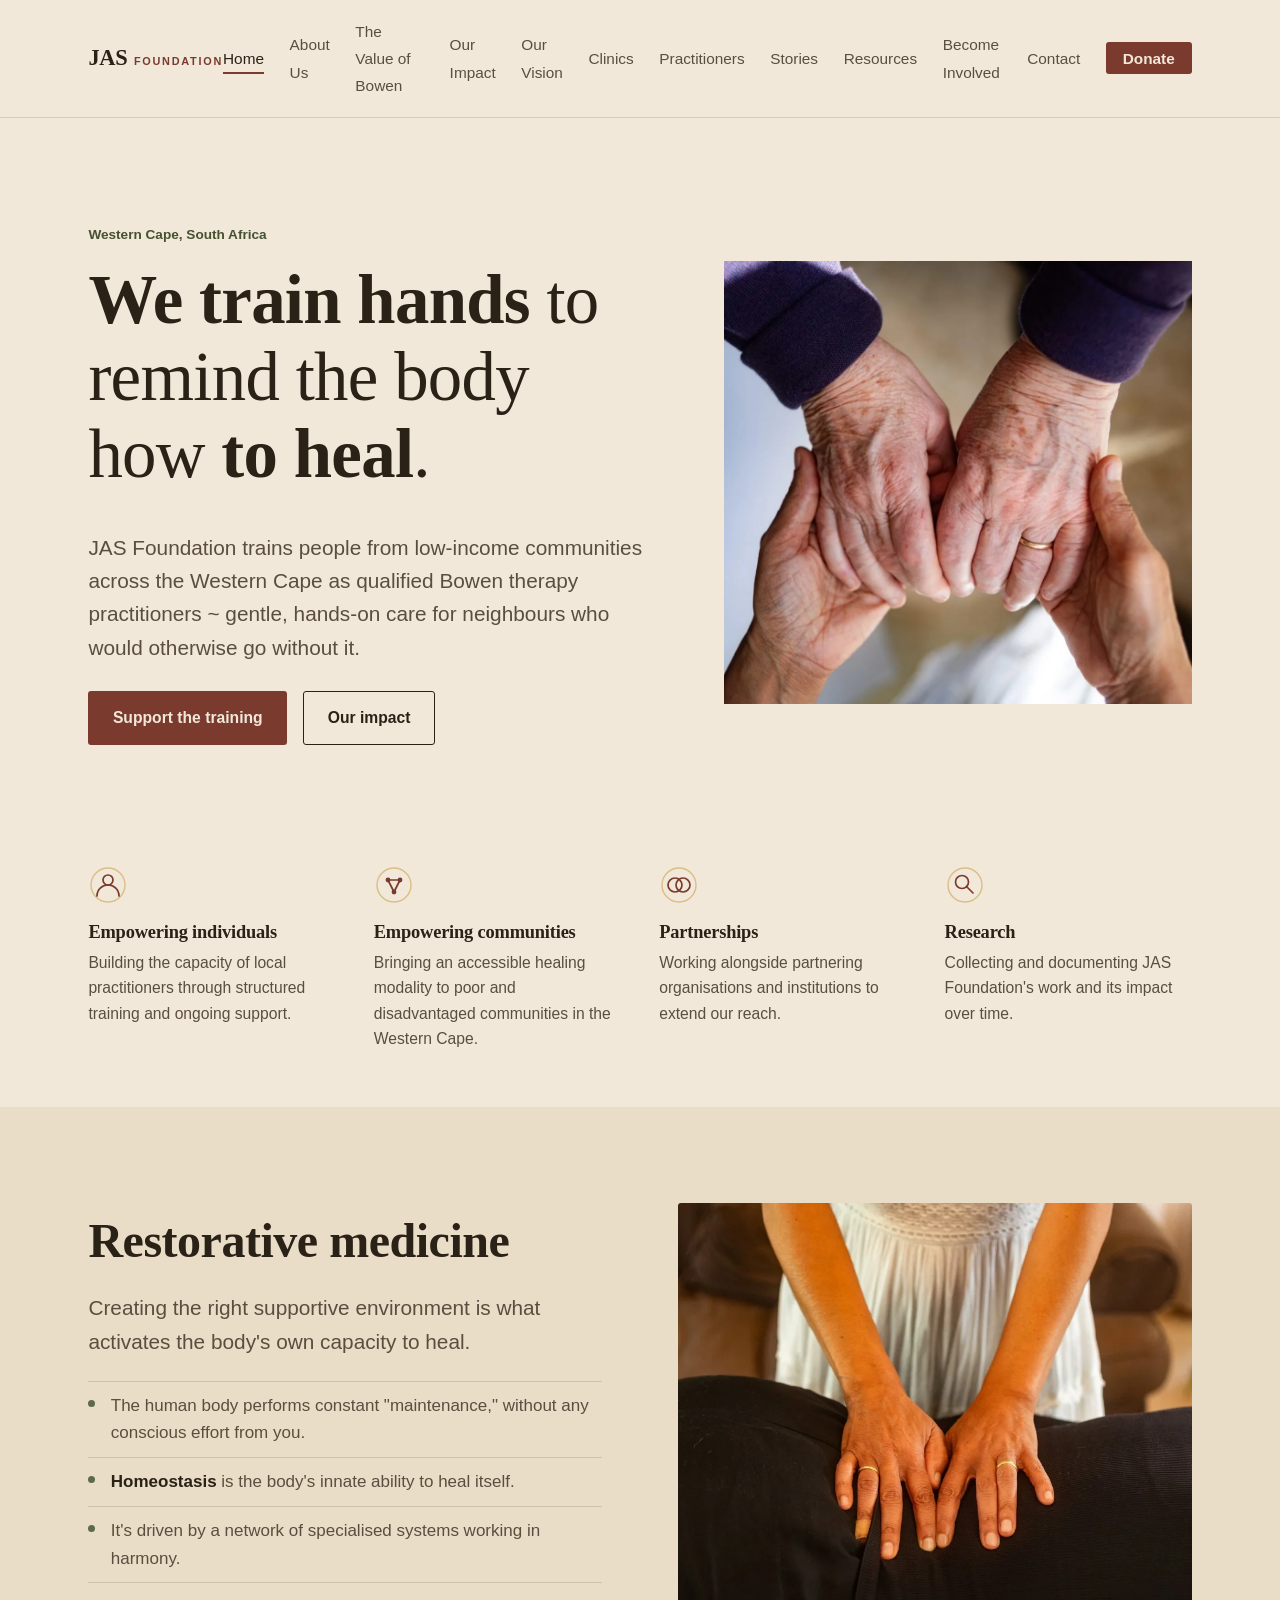
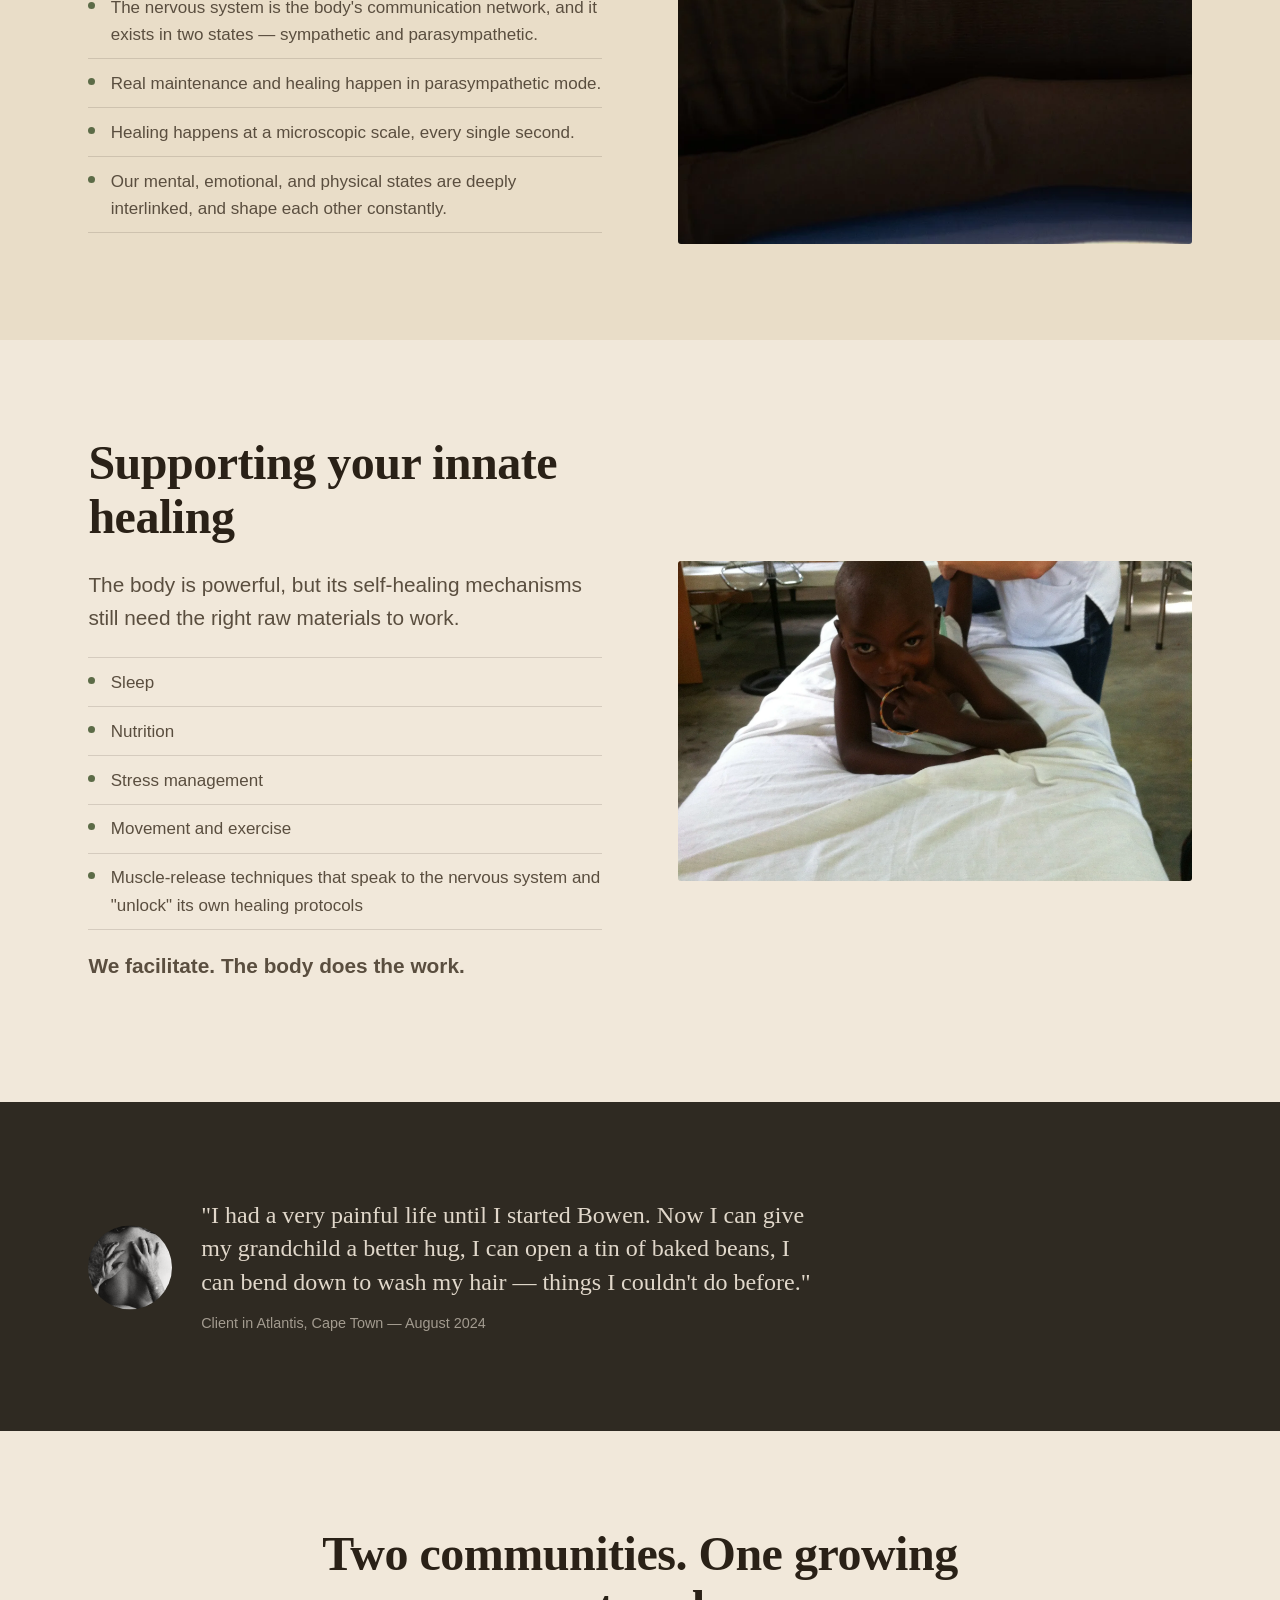
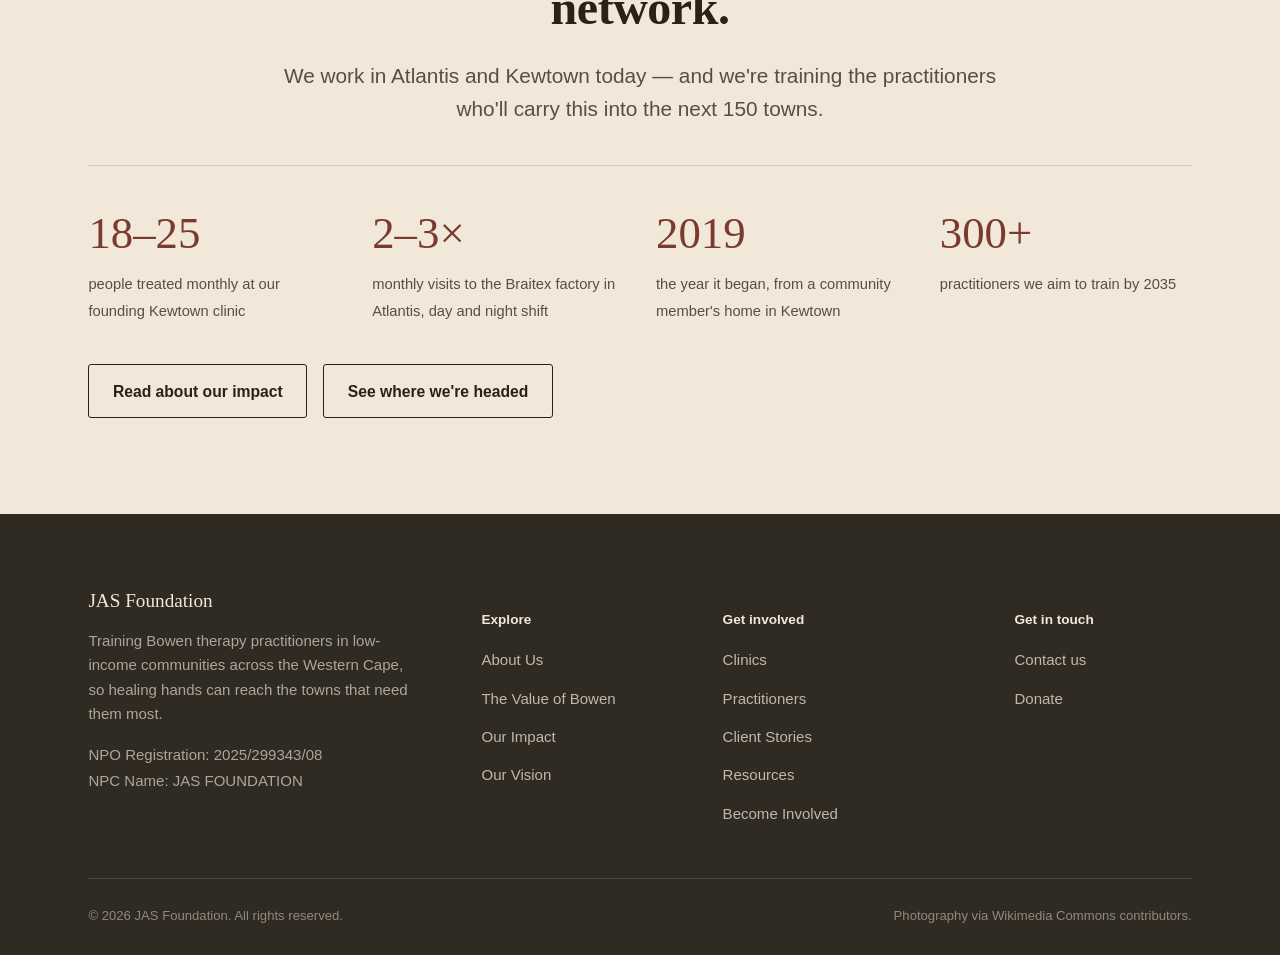
==== commit 7171f9eb: "JAS batch: 5 new pages (practitioners, clinics, resources, involved, stories), impact/bowen/vision/a" ====
--- a/index.html
+++ b/index.html
@@ -19,9 +19,14 @@
     <ul class="nav-links">
       <li><a href="index.html" aria-current="page">Home</a></li>
       <li><a href="about.html">About Us</a></li>
+      <li><a href="bowen.html">The Value of Bowen</a></li>
       <li><a href="impact.html">Our Impact</a></li>
       <li><a href="vision.html">Our Vision</a></li>
-      <li><a href="bowen.html">The Value of Bowen</a></li>
+      <li><a href="clinics.html">Clinics</a></li>
+      <li><a href="practitioners.html">Practitioners</a></li>
+      <li><a href="stories.html">Stories</a></li>
+      <li><a href="resources.html">Resources</a></li>
+      <li><a href="involved.html">Become Involved</a></li>
       <li><a href="contact.html">Contact</a></li>
       <li><a href="donate.html" class="nav-cta">Donate</a></li>
     </ul>
@@ -155,13 +160,23 @@
         <p>Training Bowen therapy practitioners in low-income communities across the Western Cape, so healing hands can reach the towns that need them most.</p>
         <p class="footer-reg">NPO Registration: 2025/299343/08<br>NPC Name: JAS FOUNDATION</p>
       </div>
-      <div class="footer-col footer-col-explore">
+      <div class="footer-col">
         <h5>Explore</h5>
         <ul>
           <li><a href="about.html">About Us</a></li>
+          <li><a href="bowen.html">The Value of Bowen</a></li>
           <li><a href="impact.html">Our Impact</a></li>
           <li><a href="vision.html">Our Vision</a></li>
-          <li><a href="bowen.html">The Value of Bowen</a></li>
+        </ul>
+      </div>
+      <div class="footer-col">
+        <h5>Get involved</h5>
+        <ul>
+          <li><a href="clinics.html">Clinics</a></li>
+          <li><a href="practitioners.html">Practitioners</a></li>
+          <li><a href="stories.html">Client Stories</a></li>
+          <li><a href="resources.html">Resources</a></li>
+          <li><a href="involved.html">Become Involved</a></li>
         </ul>
       </div>
       <div class="footer-col footer-col-touch">
--- a/css/style.css
+++ b/css/style.css
@@ -519,6 +519,250 @@
 .person h4 { margin: 0 0 0.15em; font-family: var(--font-body); font-weight: 700; }
 .person .role { color: var(--rust); font-size: 0.88rem; font-weight: 600; margin-bottom: 0.4rem; display:block; }
 
+/* ---- Team strip (About page — the full board, name + title only) ----
+   Horizontal rail on mobile so a 10-person board can swipe; the image
+   placeholder above it is full-width. */
+.team-rail {
+  display: flex;
+  gap: 1rem;
+  overflow-x: auto;
+  scroll-snap-type: x mandatory;
+  padding-bottom: 0.6rem;
+  scrollbar-width: thin;
+  scrollbar-color: var(--rust-dim) transparent;
+}
+.team-card {
+  flex: 0 0 200px;
+  scroll-snap-align: start;
+  border: 1px solid var(--cream-line);
+  border-radius: var(--radius);
+  padding: 1.2rem 1.1rem;
+  background: var(--paper);
+}
+.team-card .person-mark { width: 56px; height: 56px; font-size: 1.1rem; margin-bottom: 0.8rem; }
+.team-card h4 { margin: 0 0 0.2em; font-size: 1rem; }
+.team-card .role { margin-bottom: 0; }
+@media (min-width: 861px) {
+  .team-rail { flex-wrap: wrap; overflow-x: visible; }
+  .team-card { flex: 1 1 200px; }
+}
+.team-banner {
+  margin-bottom: 1.6rem;
+  border: 1.5px dashed var(--rust-dim);
+  border-radius: var(--radius);
+  background: var(--paper-dim);
+}
+
+/* ---- List rows (Practitioners / Clinics pages) -------------------------
+   A directory: image left, details right. On mobile it becomes a swipe
+   rail rather than collapsing, so the list stays scannable. */
+.list-rows { display: grid; gap: 1.1rem; }
+.list-row {
+  display: grid;
+  grid-template-columns: 150px 1fr;
+  gap: 1.4rem;
+  align-items: center;
+  border: 1px solid var(--cream-line);
+  border-radius: var(--radius);
+  padding: 1.1rem 1.3rem;
+  background: var(--paper);
+  transition: transform .35s cubic-bezier(.2,.8,.2,1), border-color .3s ease;
+}
+.list-row:hover { transform: translateY(-2px); border-color: var(--gold); }
+.list-row .row-media {
+  aspect-ratio: 4/5;
+  border-radius: var(--radius);
+  background: var(--paper-dim);
+  overflow: hidden;
+  display: flex; align-items: center; justify-content: center;
+}
+.list-row .row-media img { width: 100%; height: 100%; object-fit: cover; }
+.list-row .row-mark {
+  width: 100%; height: 100%;
+  display: flex; align-items: center; justify-content: center;
+  font-family: var(--font-display);
+  font-size: 1.8rem;
+  color: var(--rust-dim);
+}
+.list-row h3 { font-size: 1.25rem; margin-bottom: 0.15em; }
+.list-row .row-sub { color: var(--rust); font-size: 0.88rem; font-weight: 600; margin-bottom: 0.35rem; display: block; }
+.list-row p { margin: 0; color: var(--ink-soft); font-size: 0.95rem; }
+@media (max-width: 560px) {
+  .list-rows {
+    display: flex;
+    gap: 1rem;
+    overflow-x: auto;
+    scroll-snap-type: x mandatory;
+    padding-bottom: 0.6rem;
+    scrollbar-width: thin;
+    scrollbar-color: var(--rust-dim) transparent;
+  }
+  .list-row { flex: 0 0 82vw; scroll-snap-align: start; grid-template-columns: 1fr; }
+  .list-row .row-media { aspect-ratio: 16/10; max-height: 190px; }
+}
+
+/* ---- Resource cards (Resources page) ---------------------------------- */
+.resource-grid {
+  display: grid;
+  grid-template-columns: repeat(auto-fit, minmax(260px, 1fr));
+  gap: 1.4rem;
+}
+.resource-card {
+  border: 1px solid var(--cream-line);
+  border-radius: var(--radius);
+  padding: 1.6rem 1.5rem;
+  background: var(--paper);
+  transition: transform .35s cubic-bezier(.2,.8,.2,1), border-color .3s ease;
+}
+.resource-card:hover { transform: translateY(-4px); border-color: var(--gold); }
+.resource-card .res-ico {
+  width: 44px; height: 44px;
+  border-radius: 50%;
+  background: color-mix(in srgb, var(--gold) 18%, transparent);
+  color: var(--rust-deep);
+  display: flex; align-items: center; justify-content: center;
+  margin-bottom: 1rem;
+}
+.resource-card .res-ico svg { width: 20px; height: 20px; }
+.resource-card h3 { font-size: 1.2rem; margin-bottom: 0.2em; }
+.resource-card p { color: var(--ink-soft); font-size: 0.93rem; margin-bottom: 1rem; }
+.resource-card a.res-link {
+  display: inline-flex; align-items: center; gap: 0.4em;
+  font-weight: 600; font-size: 0.92rem; color: var(--rust);
+  text-decoration: none;
+}
+.resource-card a.res-link:hover { color: var(--rust-deep); }
+.resource-card a.res-link svg { width: 13px; height: 13px; }
+
+/* ---- Job cards (Become Involved page) --------------------------------- */
+.job-grid {
+  display: grid;
+  grid-template-columns: repeat(auto-fit, minmax(300px, 1fr));
+  gap: 1.4rem;
+}
+.job-card {
+  border: 1px solid var(--cream-line);
+  border-radius: var(--radius);
+  padding: 1.7rem 1.6rem;
+  background: var(--paper);
+  display: flex;
+  flex-direction: column;
+  transition: transform .35s cubic-bezier(.2,.8,.2,1), border-color .3s ease;
+}
+.job-card:hover { transform: translateY(-4px); border-color: var(--gold); }
+.job-card .job-kind {
+  display: inline-block;
+  align-self: flex-start;
+  font-size: 0.74rem;
+  font-weight: 700;
+  letter-spacing: 0.05em;
+  text-transform: uppercase;
+  color: var(--paper);
+  background: var(--olive);
+  padding: 0.25em 0.8em;
+  border-radius: 999px;
+  margin-bottom: 0.9rem;
+}
+.job-card .job-kind.volunteer { background: var(--rust); }
+.job-card h3 { font-size: 1.3rem; margin-bottom: 0.4em; }
+.job-card p { color: var(--ink-soft); font-size: 0.95rem; }
+.job-card .job-cta {
+  margin-top: auto;
+  padding-top: 1.1rem;
+  border-top: 1px solid var(--cream-line);
+  font-size: 0.9rem;
+  font-weight: 600;
+  color: var(--ink);
+}
+
+/* ---- Clinic list (Clinics page) — bold, plain, easy to grow ---------- */
+.clinic-list { display: grid; gap: 0.4rem; }
+.clinic-list h3 {
+  font-size: clamp(1.35rem, 2.6vw, 1.9rem);
+  font-weight: 600;
+  padding: 0.55rem 0.9rem;
+  border-bottom: 1px solid var(--cream-line);
+  margin: 0;
+}
+.clinic-list .clinic-meta {
+  padding: 0.35rem 0.9rem 0.9rem;
+  color: var(--ink-soft);
+  font-size: 0.92rem;
+  border-bottom: 1px solid var(--cream-line);
+}
+
+/* ---- Story blocks (Client Stories page) -------------------------------- */
+.story {
+  border: 1px solid var(--cream-line);
+  border-radius: var(--radius);
+  padding: clamp(1.8rem, 4vw, 3rem);
+  background: var(--paper);
+  margin-bottom: 1.8rem;
+}
+.story blockquote {
+  margin: 0 0 1.2rem;
+  font-family: var(--font-display);
+  font-size: clamp(1.35rem, 2.8vw, 1.9rem);
+  line-height: 1.4;
+  color: var(--ink);
+  max-width: 56rem;
+}
+.story .story-who {
+  font-size: 0.95rem;
+  color: var(--rust);
+  font-weight: 600;
+  display: block;
+  margin-bottom: 0.5rem;
+}
+.story .story-note { font-size: 0.92rem; color: var(--ink-soft); margin-bottom: 1.2rem; max-width: 56rem; }
+.story .story-video {
+  display: inline-flex; align-items: center; gap: 0.45em;
+  font-weight: 600; font-size: 0.95rem; color: var(--rust);
+  text-decoration: none;
+}
+.story .story-video:hover { color: var(--rust-deep); }
+.story .story-video svg { width: 15px; height: 15px; }
+.story .story-video[href="#"] {
+  color: var(--ink-soft);
+  border-bottom: 1px dashed var(--rust-dim);
+}
+
+/* ---- Clinic cards (Impact page — the growing map of where we work) --- */
+.clinic-grid {
+  display: grid;
+  grid-template-columns: repeat(auto-fit, minmax(250px, 1fr));
+  gap: 1.4rem;
+}
+.clinic-card {
+  border: 1px solid var(--cream-line);
+  border-radius: var(--radius);
+  overflow: hidden;
+  background: var(--paper);
+  transition: transform .35s cubic-bezier(.2,.8,.2,1), border-color .3s ease;
+}
+.clinic-card:hover { transform: translateY(-4px); border-color: var(--gold); }
+.clinic-card .card-media {
+  aspect-ratio: 16/10;
+  overflow: hidden;
+  background: var(--paper-dim);
+}
+.clinic-card .card-media img { width: 100%; height: 100%; object-fit: cover; }
+.clinic-card .card-body { padding: 1.3rem 1.4rem 1.5rem; }
+.clinic-card .card-tag {
+  display: inline-block;
+  font-size: 0.72rem;
+  font-weight: 700;
+  letter-spacing: 0.05em;
+  text-transform: uppercase;
+  color: var(--paper);
+  background: var(--olive);
+  padding: 0.22em 0.7em;
+  border-radius: 999px;
+  margin-bottom: 0.7rem;
+}
+.clinic-card h3 { font-size: 1.2rem; margin-bottom: 0.3em; }
+.clinic-card p { color: var(--ink-soft); font-size: 0.92rem; margin: 0; }
+
 /* ---- Donate tiers ------------------------------------------------------ */
 .tiers {
   display: grid;
@@ -585,7 +829,7 @@
 }
 .footer-grid {
   display: grid;
-  grid-template-columns: 1.3fr 0.8fr 1fr;
+  grid-template-columns: 1.3fr 0.7fr 0.9fr 0.7fr;
   gap: clamp(2rem, 5vw, 4rem);
   padding-bottom: 2.5rem;
   border-bottom: 1px solid rgba(241,232,218,0.14);
@@ -655,6 +899,19 @@
   ::view-transition-old(root), ::view-transition-new(root) { animation: none; }
 }
 
+/* ---- Two-up chapter sections (Bowen / Vision pages) --------------------
+   A heading band for a sub-chapter of a page, with a measure-limited
+   copy block beneath. */
+.chapter {
+  border-top: 1px solid var(--cream-line);
+  padding-top: clamp(2rem, 5vw, 3rem);
+  margin-top: clamp(2rem, 5vw, 3rem);
+}
+.chapter > h2 { max-width: 52rem; }
+.chapter .chapter-body { max-width: 62rem; }
+.chapter .chapter-body p { color: var(--ink-soft); }
+.chapter .chapter-body p strong { color: var(--ink); }
+
 /* utility */
 .visually-hidden {
   position: absolute; width: 1px; height: 1px;
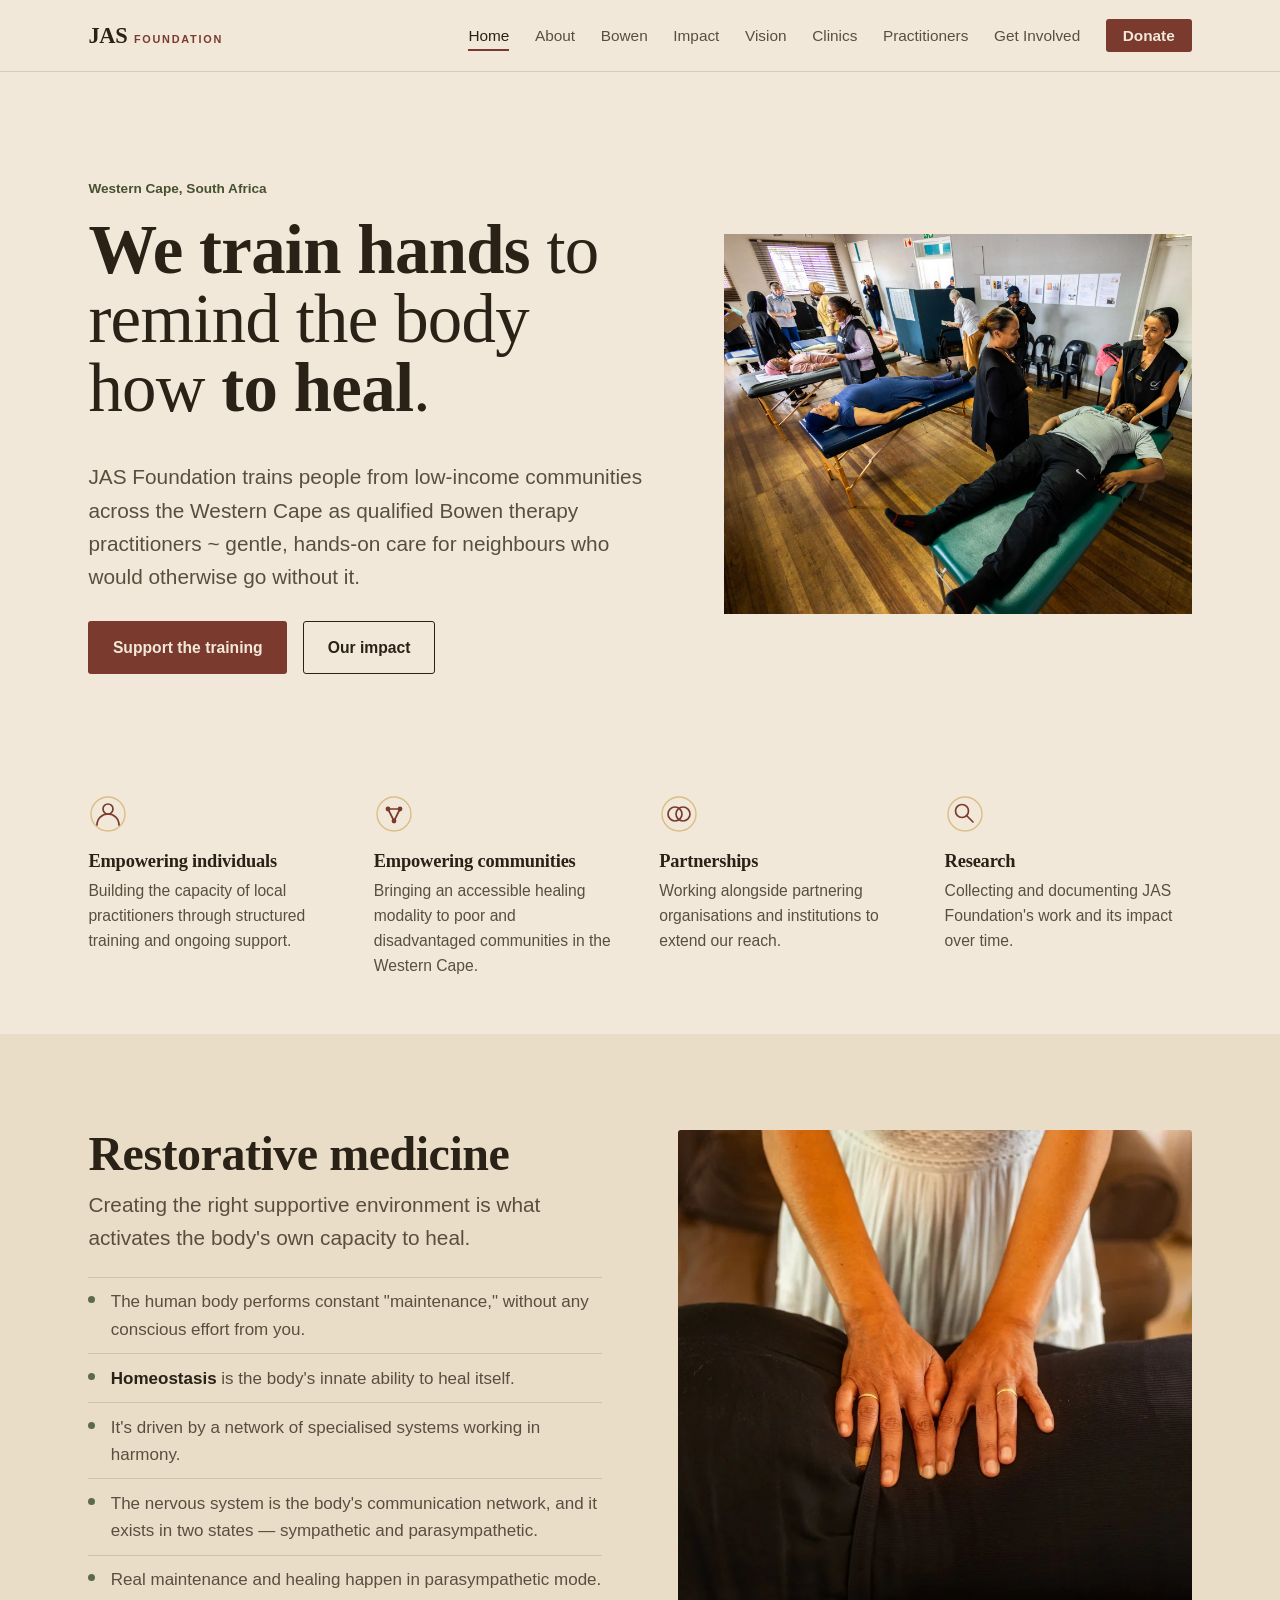
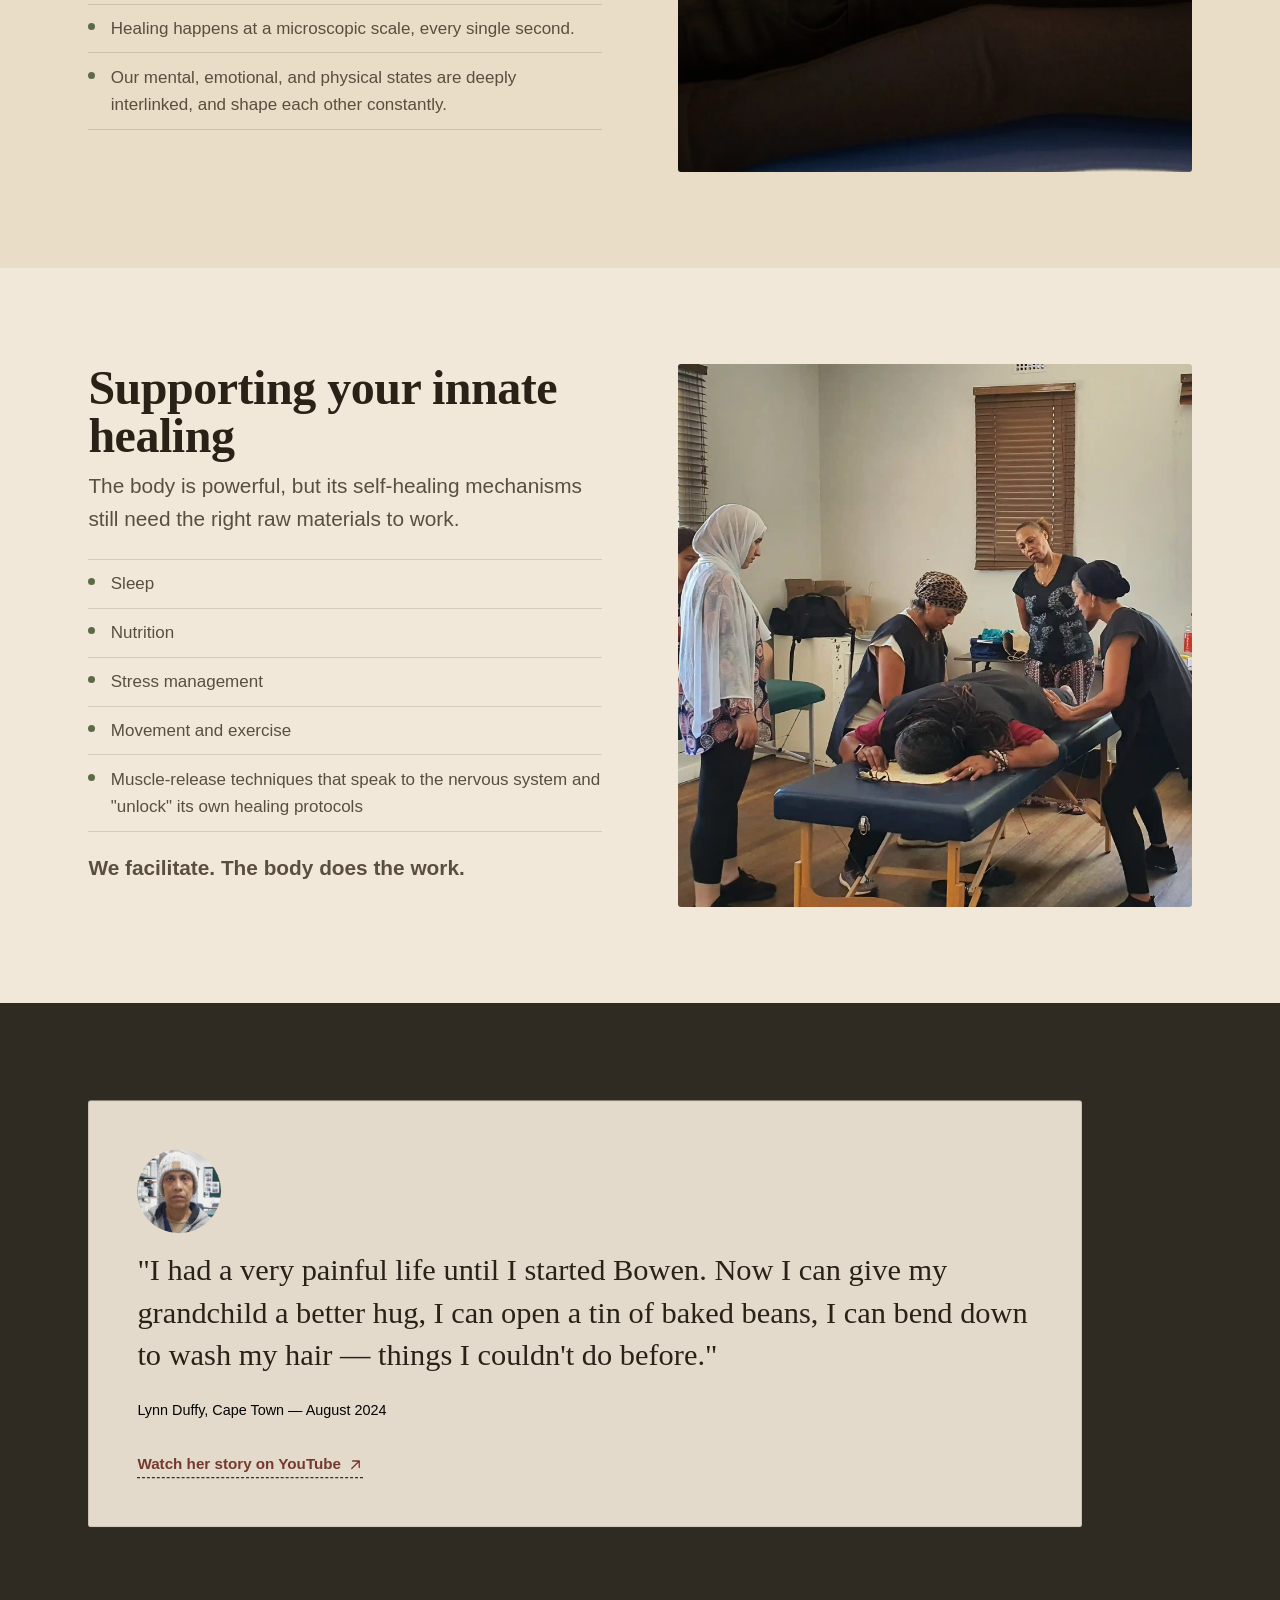
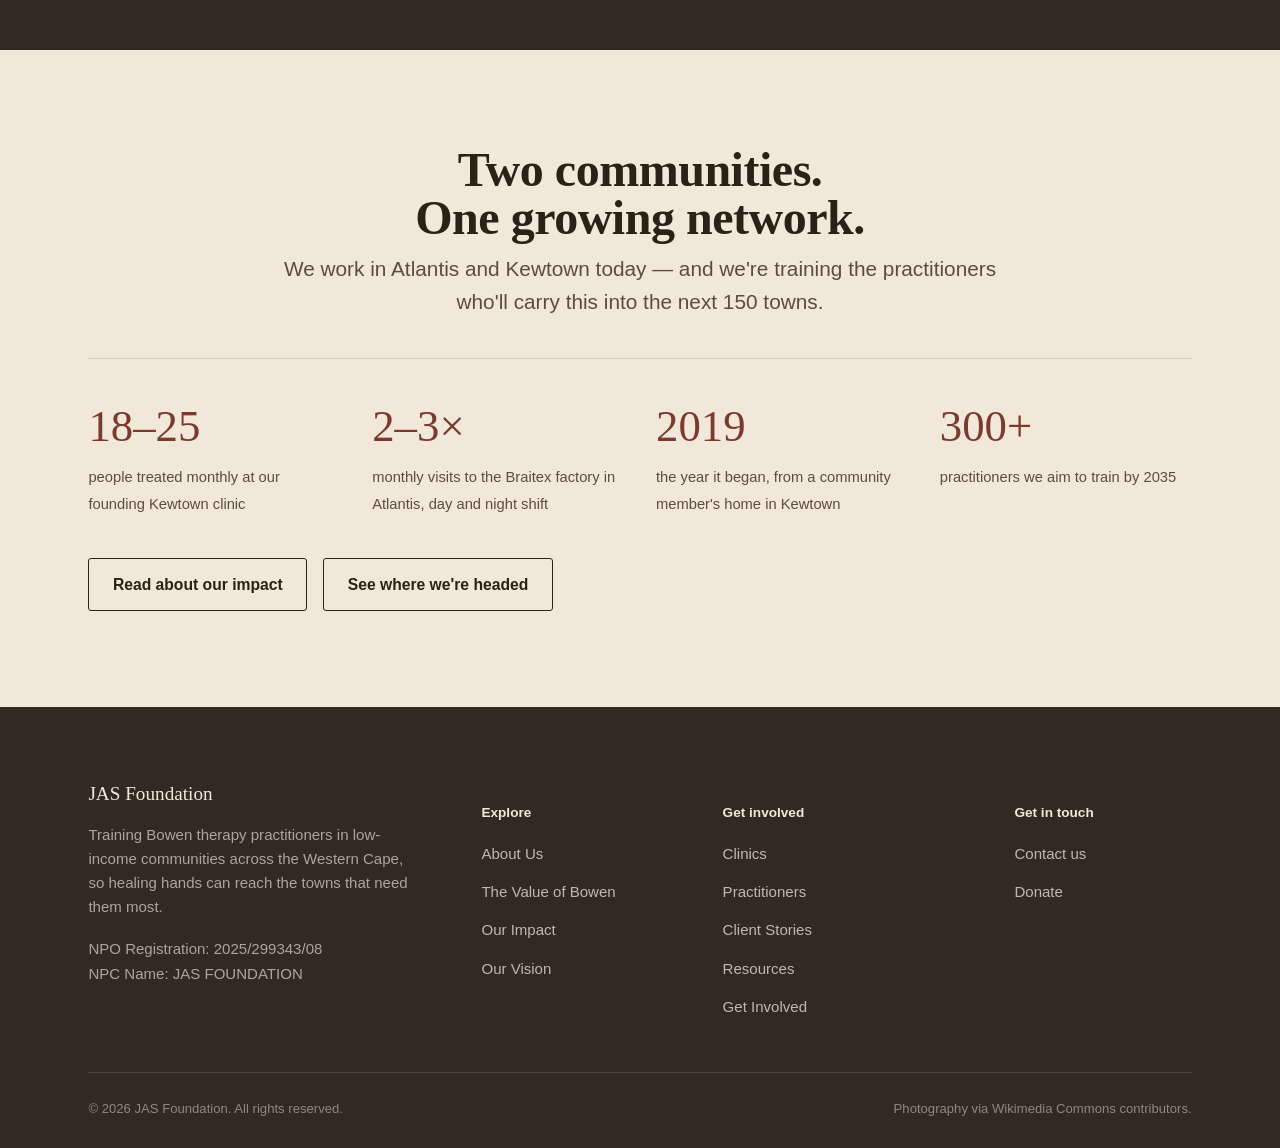
==== commit 1775167f: "JAS: pre-meeting batch — hand edits across all pages + new imagery (excl. media/)" ====
--- a/index.html
+++ b/index.html
@@ -18,16 +18,16 @@
     <button class="nav-toggle" aria-expanded="false" aria-label="Toggle menu"><span></span><span></span><span></span></button>
     <ul class="nav-links">
       <li><a href="index.html" aria-current="page">Home</a></li>
-      <li><a href="about.html">About Us</a></li>
-      <li><a href="bowen.html">The Value of Bowen</a></li>
-      <li><a href="impact.html">Our Impact</a></li>
-      <li><a href="vision.html">Our Vision</a></li>
+      <li><a href="about.html">About</a></li>
+      <li><a href="bowen.html">Bowen</a></li>
+      <li><a href="impact.html">Impact</a></li>
+      <li><a href="vision.html">Vision</a></li>
       <li><a href="clinics.html">Clinics</a></li>
       <li><a href="practitioners.html">Practitioners</a></li>
-      <li><a href="stories.html">Stories</a></li>
-      <li><a href="resources.html">Resources</a></li>
-      <li><a href="involved.html">Become Involved</a></li>
-      <li><a href="contact.html">Contact</a></li>
+      <li class="mobile"><a href="stories.html">Stories</a></li>
+      <li class="mobile"><a href="resources.html">Resources</a></li>
+      <li><a href="involved.html">Get Involved</a></li>
+      <li class="mobile"><a href="contact.html">Contact</a></li>
       <li><a href="donate.html" class="nav-cta">Donate</a></li>
     </ul>
   </nav>
@@ -46,7 +46,7 @@
         </div>
       </div>
       <div class="hero-art">
-        <img src="img/hands.webp" />
+        <img src="img/home_2.webp" />
       </div>
     </div>
   </section>
@@ -114,7 +114,7 @@
         <p class="lede" style="margin-top:1.2rem;"><strong>We facilitate. The body does the work.</strong></p>
       </div>
       <div class="split-media wide">
-        <img src="img/physiotherapy-session.webp" alt="A calm, hands-on therapy session." loading="lazy">
+        <img src="img/home_3.webp" alt="A calm, hands-on therapy session." loading="lazy">
       </div>
     </div>
   </section>
@@ -122,10 +122,12 @@
   <section class="on-dark">
     <div class="container">
       <div class="testimonial">
-        <img src="img/massage-bw-hands.webp" alt="" aria-hidden="true">
-        <div>
+      <div class="story">
+        <img src="img/lynn_duffy.png" alt="" aria-hidden="true">
           <blockquote>"I had a very painful life until I started Bowen. Now I can give my grandchild a better hug, I can open a tin of baked beans, I can bend down to wash my hair — things I couldn't do before."</blockquote>
-          <cite>Client in Atlantis, Cape Town — August 2024</cite>
+          <cite style="color:black">Lynn Duffy, Cape Town — August 2024</cite>
+          <br/><br/>
+           <a class="story-video" href="https://www.youtube.com" target="_blank" rel="noopener" style="border-bottom: 1px dashed #000;">Watch her story on YouTube <svg viewBox="0 0 16 16" aria-hidden="true"><path d="M4 12L12 4M12 4H5M12 4V11" stroke="currentColor" stroke-width="1.4" fill="none" stroke-linecap="round" stroke-linejoin="round"/></svg></a>
         </div>
       </div>
     </div>
@@ -134,7 +136,7 @@
   <section>
     <div class="container">
       <div class="section-head center">
-        <h2>Two communities. One growing network.</h2>
+        <h2>Two communities. <br/>One growing network.</h2>
         <p class="lede" style="margin-inline:auto;">We work in Atlantis and Kewtown today — and we're training the practitioners who'll carry this into the next 150 towns.</p>
       </div>
       <div class="stat-row">
@@ -176,7 +178,7 @@
           <li><a href="practitioners.html">Practitioners</a></li>
           <li><a href="stories.html">Client Stories</a></li>
           <li><a href="resources.html">Resources</a></li>
-          <li><a href="involved.html">Become Involved</a></li>
+          <li><a href="involved.html">Get Involved</a></li>
         </ul>
       </div>
       <div class="footer-col footer-col-touch">
--- a/css/style.css
+++ b/css/style.css
@@ -73,8 +73,8 @@
 h1, h2, h3, h4 {
   font-family: var(--font-display);
   font-weight: 600;
-  line-height: 1.12;
-  margin: 0 0 0.5em;
+  line-height: 1;
+  margin: 0 0 0.2em;
   letter-spacing: -0.01em;
   color: var(--ink);
 }
@@ -96,6 +96,7 @@
 }
 
 .measure { max-width: var(--measure); }
+.mobile { display: none }
 
 /* focus visibility, kept consistent across every interactive element */
 a:focus-visible, button:focus-visible, input:focus-visible, textarea:focus-visible {
@@ -206,7 +207,7 @@
 .nav-links a[aria-current="page"] { color: var(--ink); }
 .nav-links .nav-cta {
   background: var(--rust);
-  color: var(--paper);
+  color: var(--paper) !important;
   padding: 0.5em 1.1em;
   border-radius: var(--radius);
   font-weight: 600;
@@ -237,6 +238,7 @@
 
 @media (max-width: 860px) {
   .nav-toggle { display: block; }
+  .mobile { display: block; }
   .nav-links {
     position: fixed;
     inset: 68px 0 0 0;
@@ -304,7 +306,7 @@
 
 @media (max-width: 860px) {
   .hero-grid { grid-template-columns: 1fr; }
-  .hero-art { order: -1; max-width: 340px; margin-inline: auto; }
+  .hero-art { order: -1; margin-inline: auto; }
 }
 
 /* lighter "chapter header" for every page besides the homepage — keeps
@@ -327,7 +329,7 @@
   display: grid;
   grid-template-columns: 1fr 1fr;
   gap: clamp(2rem, 6vw, 5rem);
-  align-items: center;
+  /* align-items: center; */
 }
 .split.reverse .split-media { order: 2; }
 .split.reverse .split-copy { order: 1; }
@@ -343,7 +345,7 @@
   aspect-ratio: 4/5;
   border-radius: var(--radius);
 }
-.split-media { background: var(--paper-dim); border-radius: var(--radius); }
+.split-media { border-radius: var(--radius); } /* background: var(--paper-dim); */
 .split-media.wide img { aspect-ratio: 16/10; }
 
 .section-head { max-width: 46rem; margin-bottom: 2.5rem; }
@@ -411,7 +413,7 @@
   grid-template-columns: auto 1fr;
   gap: 1.8rem;
   align-items: center;
-  max-width: 46rem;
+  /* max-width: 46rem; */
 }
 .testimonial img {
   width: 84px; height: 84px;
@@ -659,7 +661,7 @@
   text-transform: uppercase;
   color: var(--paper);
   background: var(--olive);
-  padding: 0.25em 0.8em;
+  padding: 0.25em 1.5em;
   border-radius: 999px;
   margin-bottom: 0.9rem;
 }
@@ -700,7 +702,7 @@
   margin-bottom: 1.8rem;
 }
 .story blockquote {
-  margin: 0 0 1.2rem;
+  margin: 1rem 0 1.2rem;
   font-family: var(--font-display);
   font-size: clamp(1.35rem, 2.8vw, 1.9rem);
   line-height: 1.4;
@@ -744,9 +746,15 @@
 .clinic-card .card-media {
   aspect-ratio: 16/10;
   overflow: hidden;
-  background: var(--paper-dim);
-}
-.clinic-card .card-media img { width: 100%; height: 100%; object-fit: cover; }
+  background: white;
+  opacity: .6;
+}
+.clinic-card .card-media img {
+    height: 100%;
+    /* object-fit: cover; */
+    background: white;
+    margin: 0rem auto;
+    padding: 1rem; }
 .clinic-card .card-body { padding: 1.3rem 1.4rem 1.5rem; }
 .clinic-card .card-tag {
   display: inline-block;
@@ -841,6 +849,10 @@
     column-gap: 1.5rem;
   }
   .footer-col-brand { grid-column: 1 / -1; }
+
+  .stat-row {
+    grid-template-columns: auto;
+  }
 }
 .footer-brand { font-family: var(--font-display); font-size: 1.2rem; color: var(--paper); margin-bottom: 0.8rem; display:block; }
 .site-footer p { color: color-mix(in srgb, var(--paper) 65%, transparent); font-size: 0.94rem; }
@@ -917,3 +929,4 @@
   position: absolute; width: 1px; height: 1px;
   overflow: hidden; clip: rect(0 0 0 0); white-space: nowrap;
 }
+
